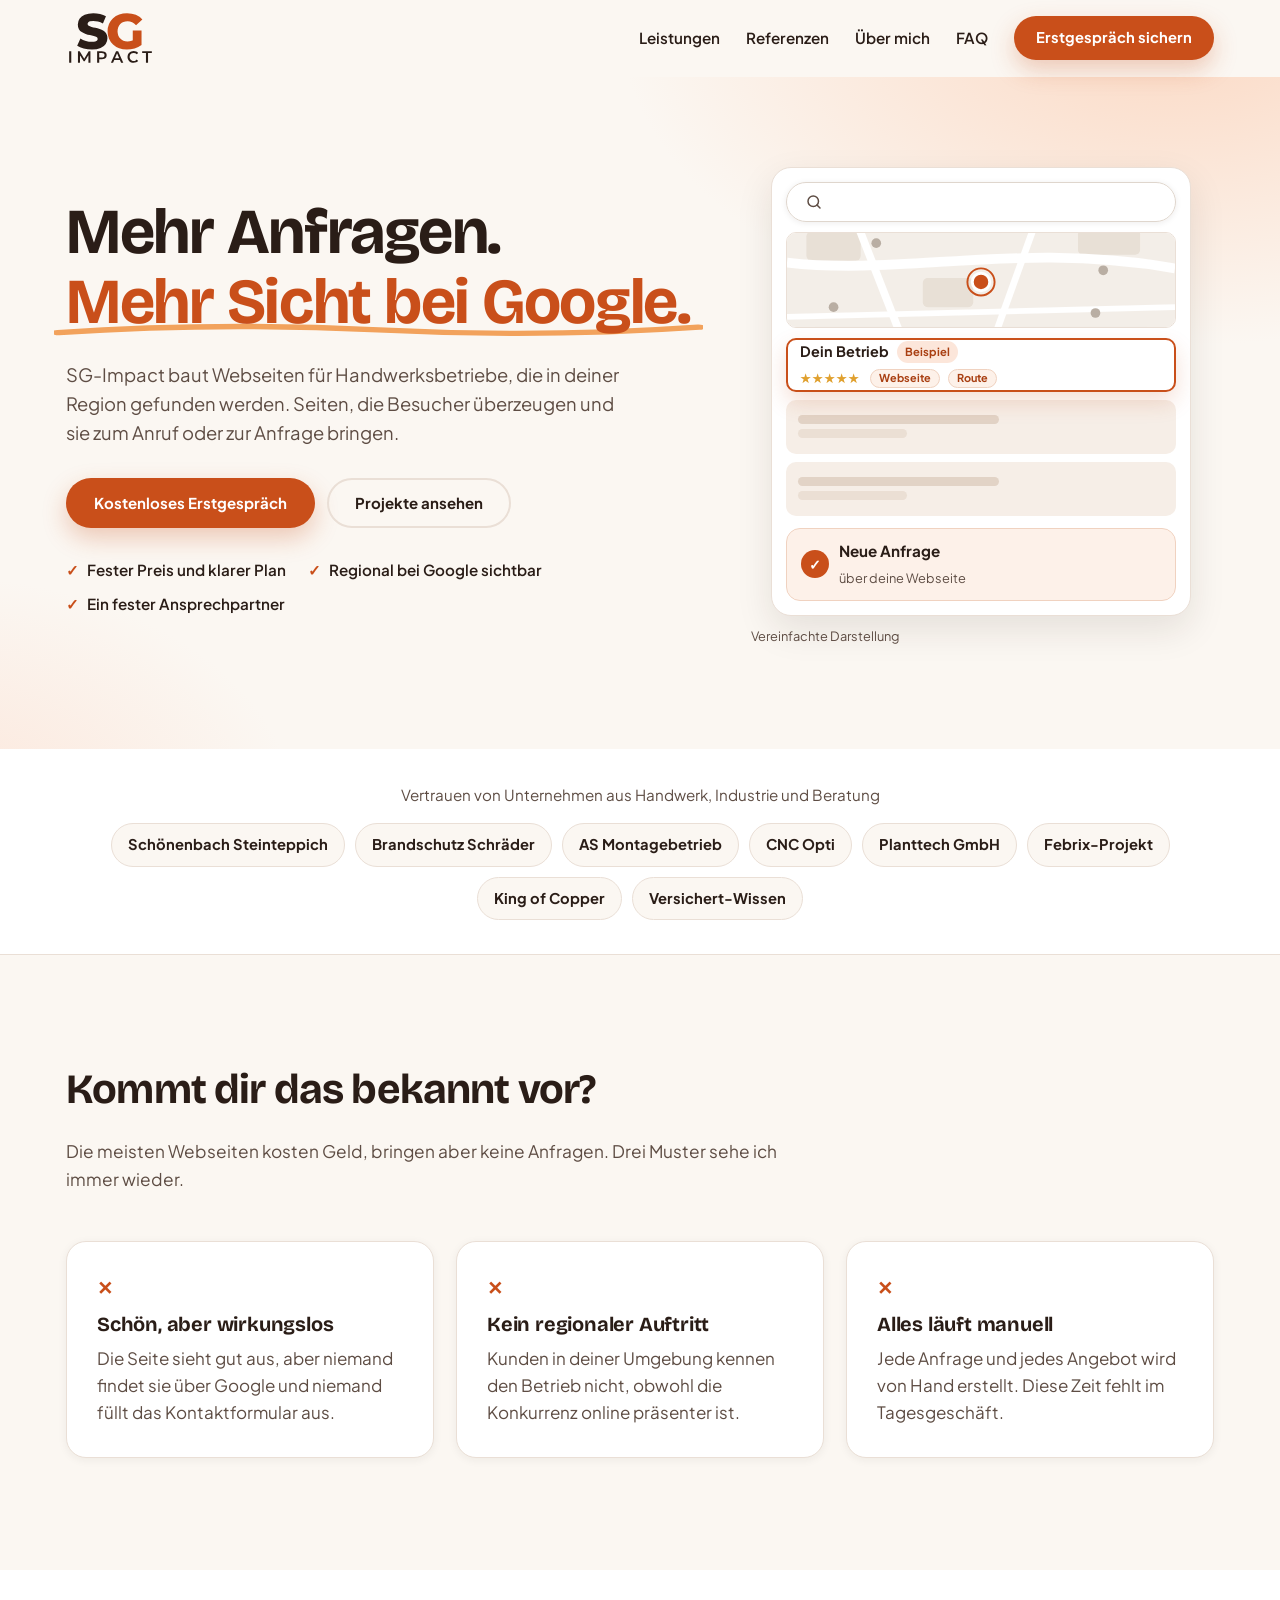
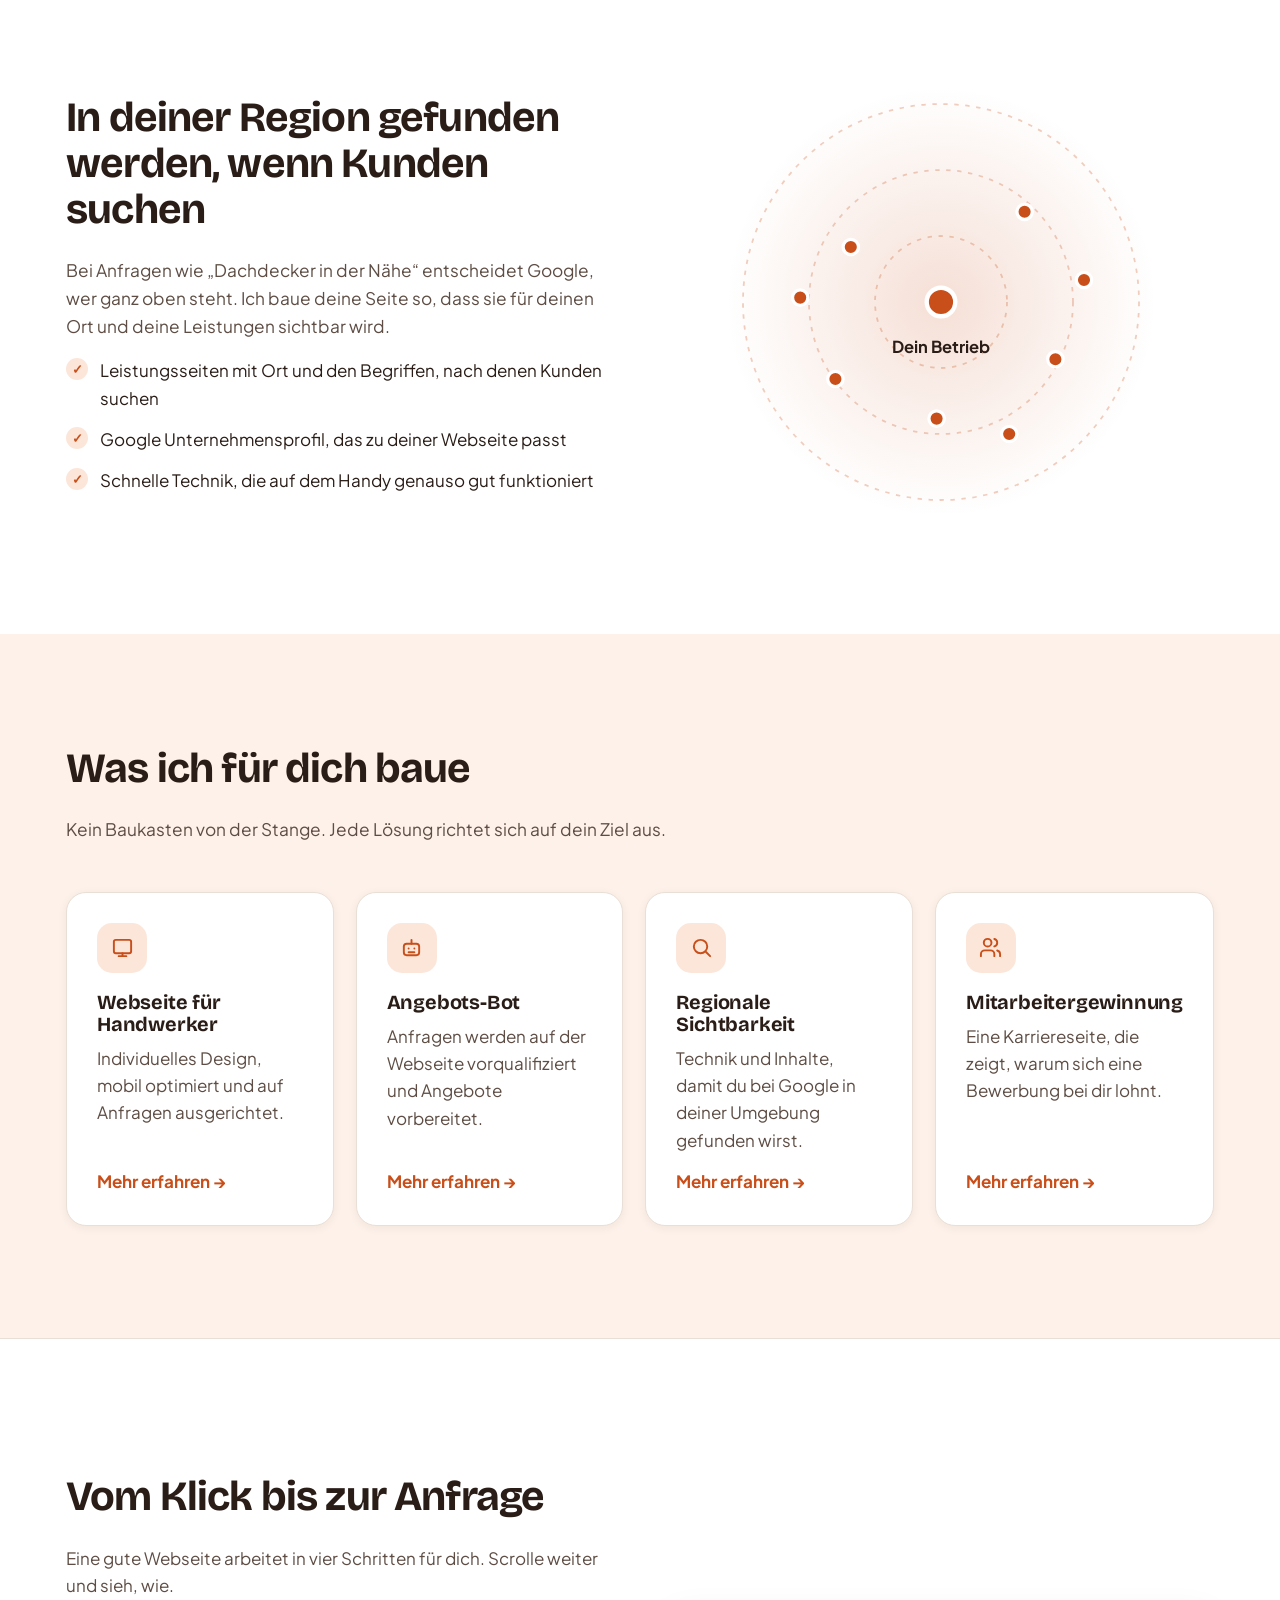
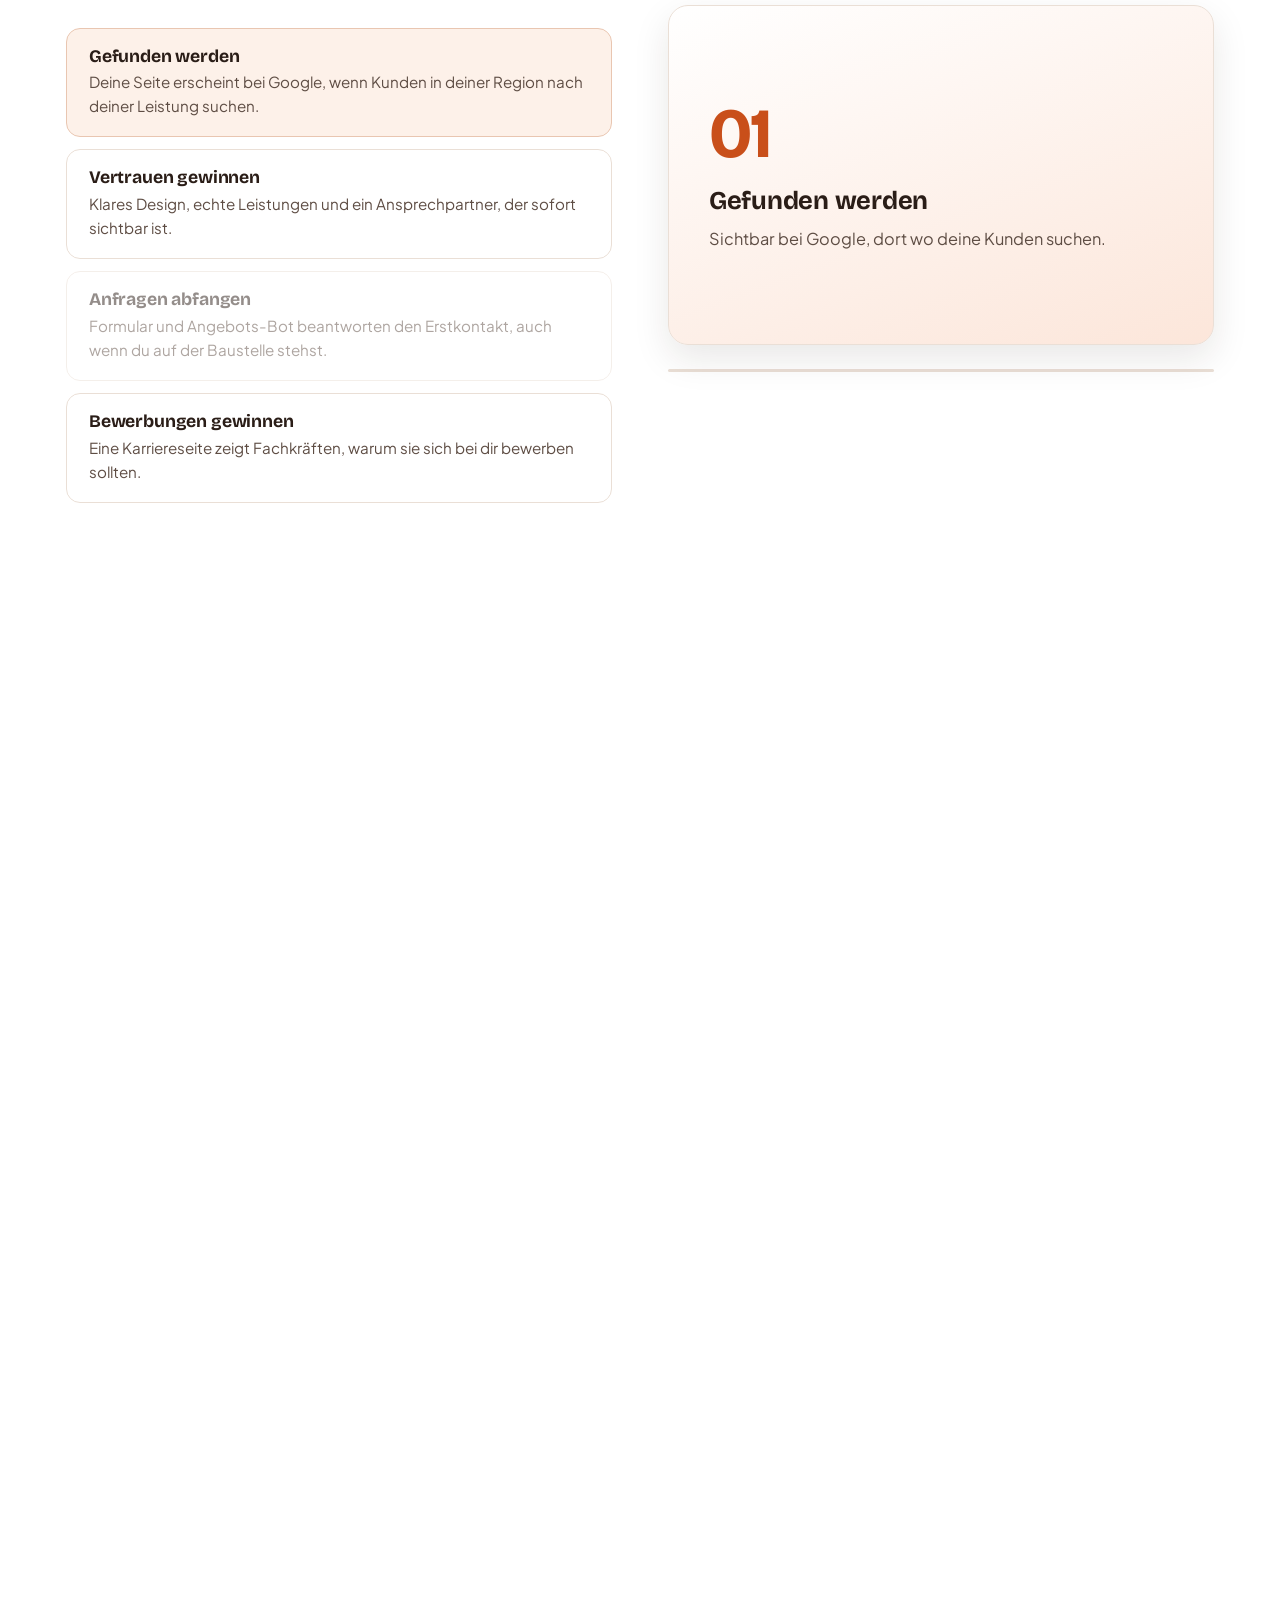
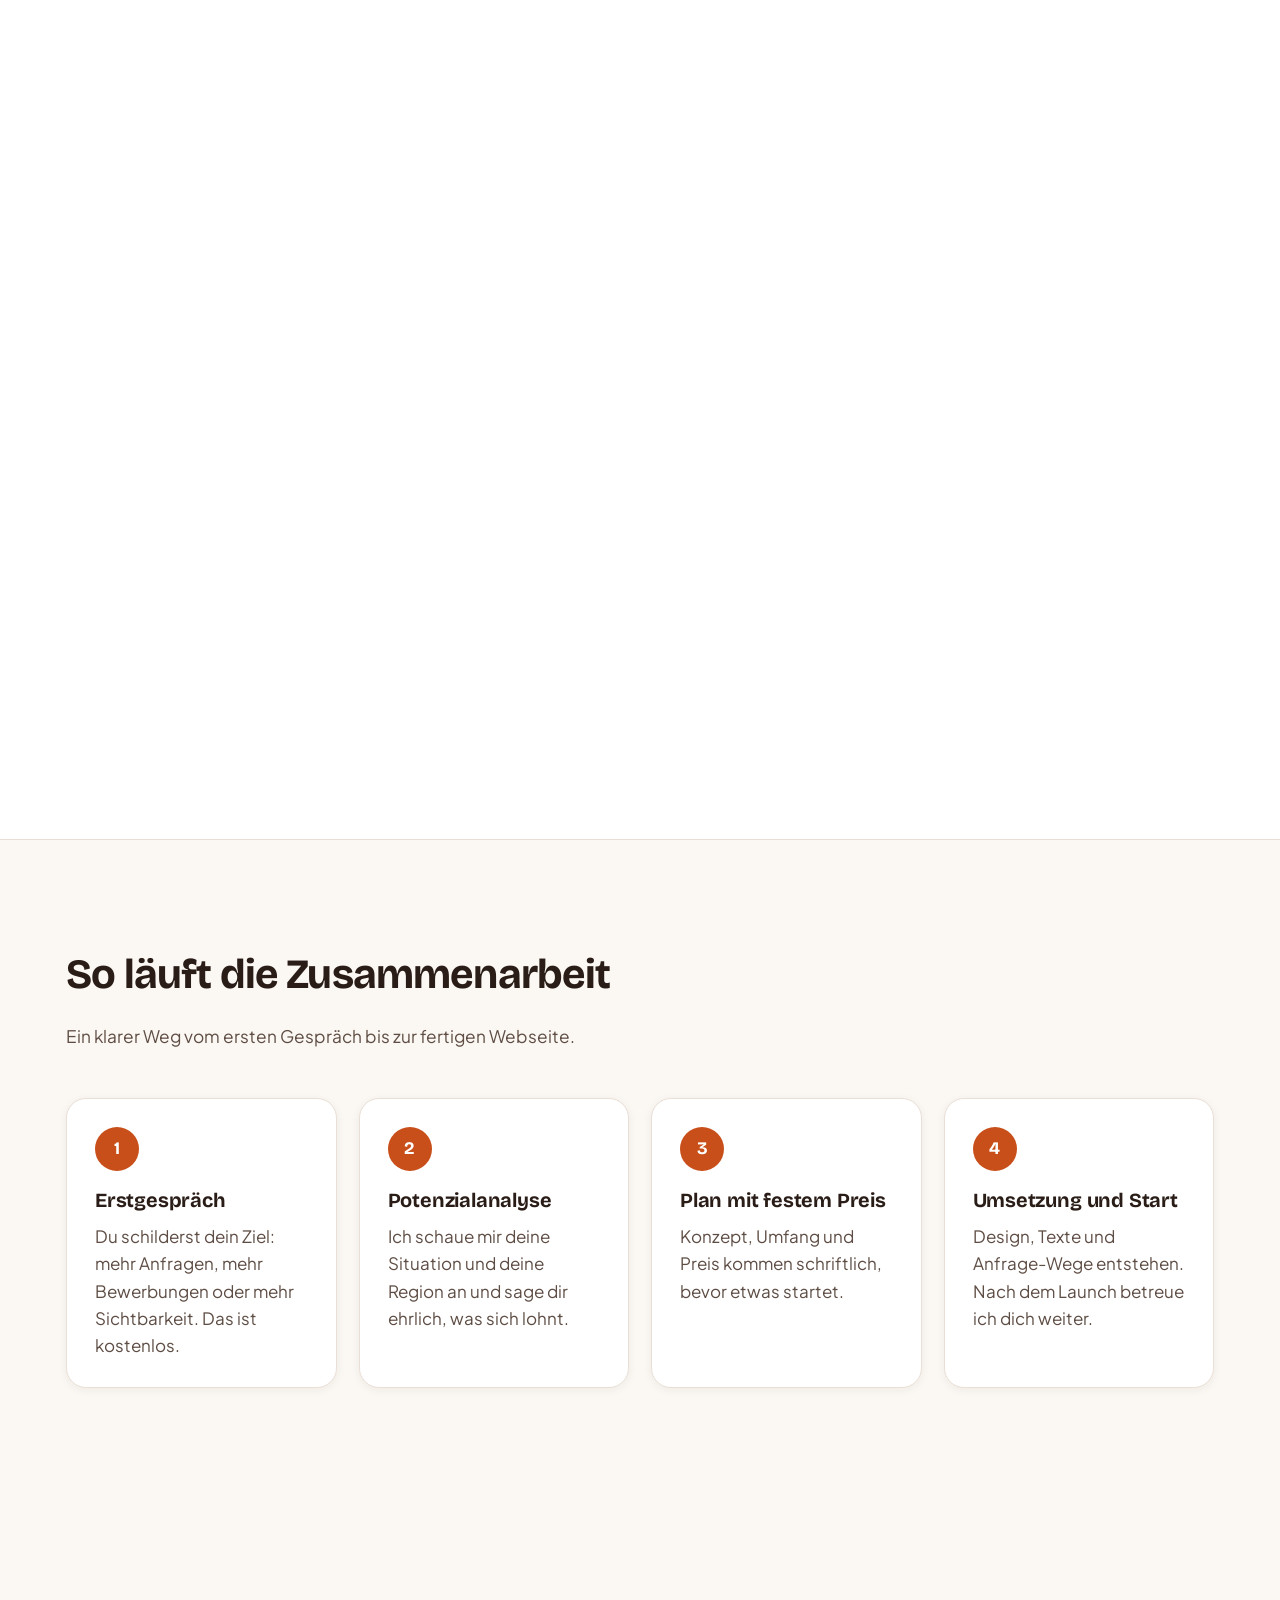
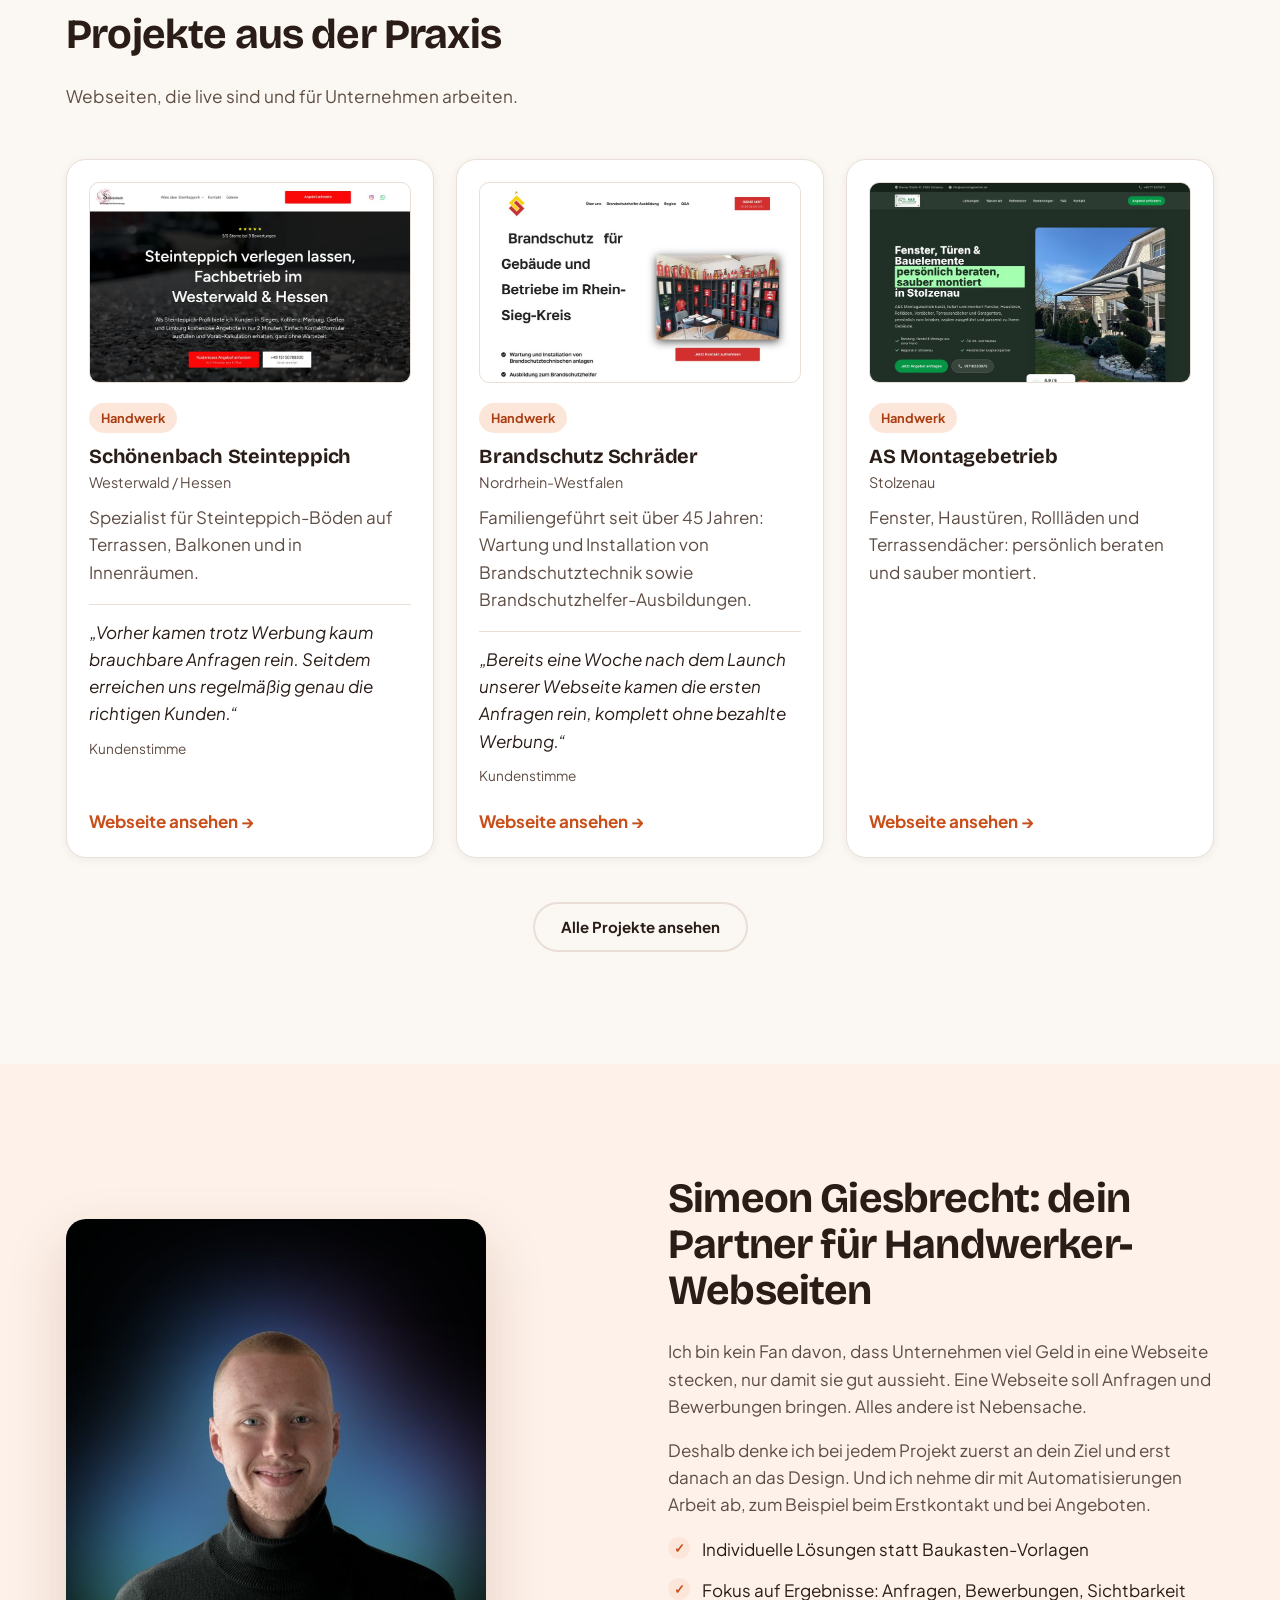
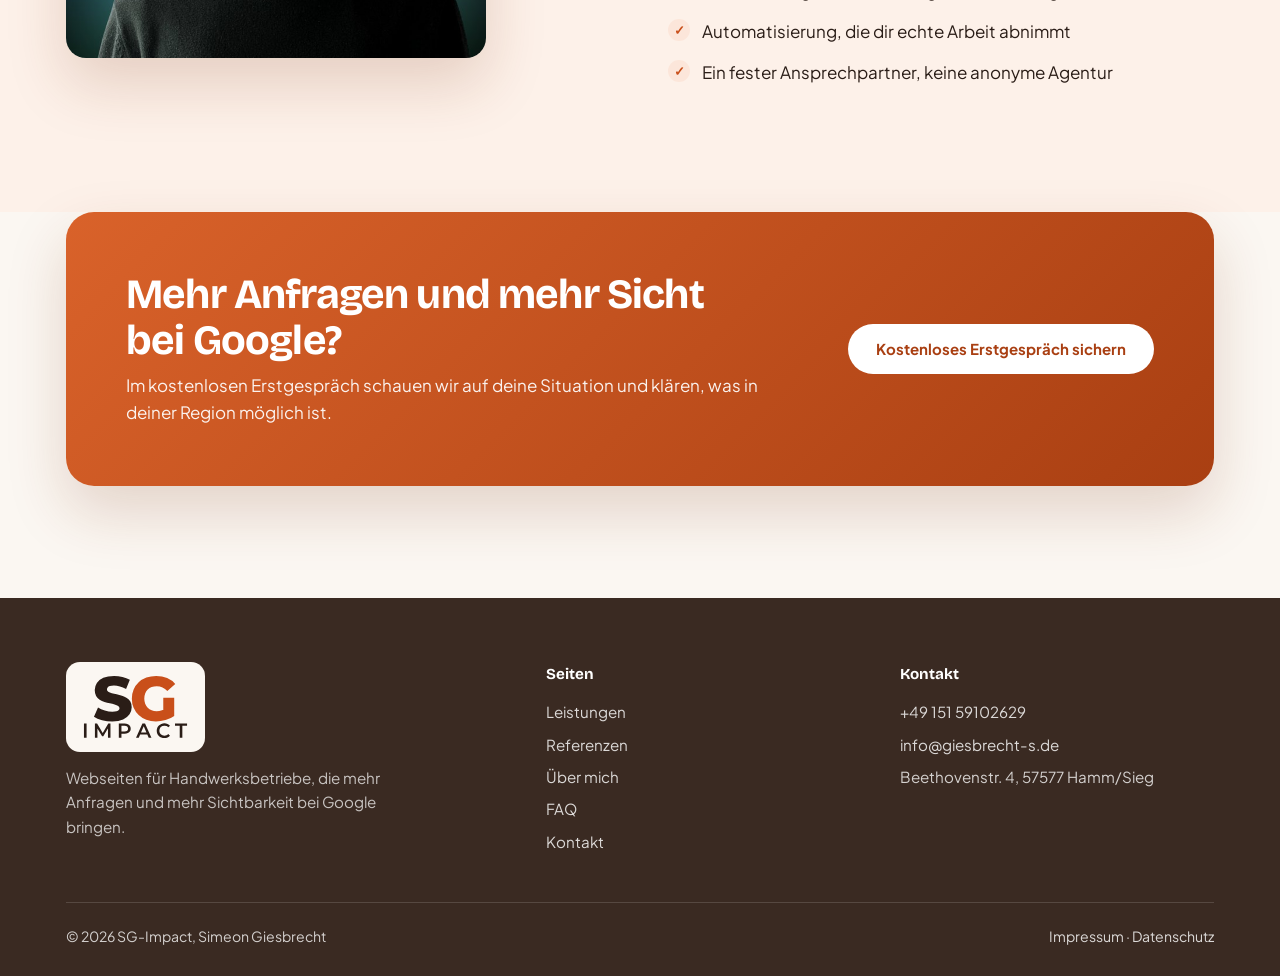
==== index.html @ 59b58687 "Neue SG-Impact-Webseite als Landingpage Startseite mit Hero-Animation, Vertrauensleiste, Radar-Grafi" ====
<!doctype html>
<html lang="de">
<head>
<meta charset="utf-8">
<meta name="viewport" content="width=device-width, initial-scale=1">
<title>Webseiten für Handwerker: mehr Anfragen | SG-Impact</title>
<meta name="description" content="Webseiten für Handwerksbetriebe, die mehr Anfragen und mehr Sichtbarkeit bei Google bringen. Kostenloses Erstgespräch.">
<link rel="canonical" href="https://www.sg-impact.de/">
<meta name="robots" content="index, follow">
<meta name="theme-color" content="#C94F1A">
<meta property="og:type" content="website">
<meta property="og:locale" content="de_DE">
<meta property="og:site_name" content="SG-Impact">
<meta property="og:title" content="Webseiten für Handwerker: mehr Anfragen | SG-Impact">
<meta property="og:description" content="Webseiten für Handwerksbetriebe, die mehr Anfragen und mehr Sichtbarkeit bei Google bringen. Kostenloses Erstgespräch.">
<meta property="og:url" content="https://www.sg-impact.de/">
<link rel="icon" href="data:image/svg+xml,%3Csvg xmlns='http://www.w3.org/2000/svg' viewBox='0 0 100 100'%3E%3Crect width='100' height='100' rx='22' fill='%23C94F1A'/%3E%3Ctext x='50' y='66' font-family='Arial, sans-serif' font-weight='900' font-size='46' fill='white' text-anchor='middle'%3ESG%3C/text%3E%3C/svg%3E">
<link rel="preconnect" href="https://fonts.googleapis.com">
<link rel="preconnect" href="https://fonts.gstatic.com" crossorigin>
<link href="https://fonts.googleapis.com/css2?family=Bricolage+Grotesque:opsz,wght@12..96,600..800&family=Plus+Jakarta+Sans:wght@400;500;600;700&display=swap" rel="stylesheet">
<link rel="stylesheet" href="assets/style.css">
<script type="application/ld+json">{"@context": "https://schema.org", "@type": "ProfessionalService", "@id": "https://www.sg-impact.de/#business", "name": "SG-Impact", "url": "https://www.sg-impact.de/", "telephone": "+49 151 59102629", "email": "info@giesbrecht-s.de", "founder": {"@type": "Person", "name": "Simeon Giesbrecht"}, "address": {"@type": "PostalAddress", "streetAddress": "Beethovenstr. 4", "postalCode": "57577", "addressLocality": "Hamm/Sieg", "addressCountry": "DE"}, "areaServed": {"@type": "Country", "name": "Deutschland"}, "description": "Webseiten für Handwerksbetriebe, die mehr Anfragen und mehr Sichtbarkeit bei Google bringen."}</script><script type="application/ld+json">{"@context": "https://schema.org", "@type": "WebSite", "name": "SG-Impact", "url": "https://www.sg-impact.de/", "inLanguage": "de"}</script>
</head>
<body>
<a class="skip" href="#main">Zum Inhalt springen</a>
<header class="site"><div class="container nav"><a href="index.html" class="logo"><img src="assets/logo.svg" alt="SG-Impact" width="89" height="56"></a><nav class="nav-links" aria-label="Hauptmenü"><a href="leistungen.html">Leistungen</a><a href="referenzen.html">Referenzen</a><a href="index.html#ueber-mich">Über mich</a><a href="faq.html">FAQ</a><a href="kontakt.html" class="btn btn-primary">Erstgespräch sichern</a></nav><button class="burger" aria-label="Menü öffnen" aria-expanded="false"><span></span></button></div></header>
<main id="main">
<section class="hero"><div class="container hero-grid"><div class="hero-copy"><h1>Mehr Anfragen. <span class="hl">Mehr Sicht bei Google.</span></h1><p class="lead">SG-Impact baut Webseiten für Handwerksbetriebe, die in deiner Region gefunden werden. Seiten, die Besucher überzeugen und sie zum Anruf oder zur Anfrage bringen.</p><div class="hero-actions"><a href="kontakt.html" class="btn btn-primary">Kostenloses Erstgespräch</a><a href="referenzen.html" class="btn btn-ghost">Projekte ansehen</a></div><ul class="trust"><li>Fester Preis und klarer Plan</li><li>Regional bei Google sichtbar</li><li>Ein fester Ansprechpartner</li></ul></div><div class="hero-visual"><div class="gs" role="img" aria-label="Animation: Eine Suche nach Dachdecker in der Nähe. Dein Betrieb rückt auf Platz 1 und bekommt eine neue Anfrage"><div class="gs-search"><svg class="gs-lupe" viewBox="0 0 24 24" aria-hidden="true"><circle cx="11" cy="11" r="7"/><path d="M20 20l-4-4"/></svg><span class="gs-q">Dachdecker in der Nähe</span></div><div class="gs-map" aria-hidden="true"><svg viewBox="0 0 400 128" preserveAspectRatio="xMidYMid slice"><rect width="400" height="128" fill="#F3EEE8"/><rect x="140" y="62" width="52" height="30" rx="5" fill="#E8E0D6"/><rect x="300" y="12" width="64" height="26" rx="5" fill="#E8E0D6"/><rect x="20" y="14" width="56" height="30" rx="5" fill="#E8E0D6"/><path d="M0 46 C120 60 240 24 400 52" stroke="#fff" stroke-width="10" fill="none"/><path d="M70 0 L120 128" stroke="#fff" stroke-width="8" fill="none"/><path d="M258 0 L212 128" stroke="#fff" stroke-width="7" fill="none"/><path d="M0 102 L400 92" stroke="#fff" stroke-width="6" fill="none"/><circle class="gs-pin" cx="48" cy="92" r="5"/><circle class="gs-pin" cx="318" cy="98" r="5"/><circle class="gs-pin" cx="326" cy="54" r="5"/><circle class="gs-pin" cx="92" cy="26" r="5"/><g class="gs-me"><circle class="gs-ring" cx="200" cy="66" r="14"/><circle cx="200" cy="66" r="9" fill="#C94F1A" stroke="#fff" stroke-width="3"/></g></svg></div><ol class="gs-list" aria-hidden="true"><li class="gs-item s"><i class="gs-bar w1"></i><i class="gs-bar w2"></i></li><li class="gs-item me"><div class="gs-name">Dein Betrieb <span class="gs-badge">Beispiel</span></div><div class="gs-row"><span class="gs-stars">★★★★★</span><span class="gs-btns"><span>Webseite</span><span>Route</span></span></div></li><li class="gs-item"><i class="gs-bar w1"></i><i class="gs-bar w2"></i></li></ol><div class="gs-note" aria-hidden="true"><span class="gs-ico">✓</span><div><b>Neue Anfrage</b><small>über deine Webseite</small></div></div></div><p class="gs-caption">Vereinfachte Darstellung</p></div></section><div class="trust-strip"><div class="container"><p>Vertrauen von Unternehmen aus Handwerk, Industrie und Beratung</p><div class="chips"><a class="chip" href="https://www.schoenenbach-steinteppich.de/" target="_blank" rel="noopener">Schönenbach Steinteppich</a><a class="chip" href="https://brandschutzschraeder.de/" target="_blank" rel="noopener">Brandschutz Schräder</a><a class="chip" href="https://www.asmontagebetrieb.de/" target="_blank" rel="noopener">AS Montagebetrieb</a><a class="chip" href="https://www.cncopti.de/" target="_blank" rel="noopener">CNC Opti</a><a class="chip" href="https://planttech.ch/" target="_blank" rel="noopener">Planttech GmbH</a><a class="chip" href="https://febrix-projekt.de/" target="_blank" rel="noopener">Febrix-Projekt</a><a class="chip" href="https://kingofcopper.de/" target="_blank" rel="noopener">King of Copper</a><a class="chip" href="https://versichert-wissen.de/" target="_blank" rel="noopener">Versichert-Wissen</a></div></div></div><section class=""><div class="container"><div class="section-head reveal"><h2>Kommt dir das bekannt vor?</h2><p>Die meisten Webseiten kosten Geld, bringen aber keine Anfragen. Drei Muster sehe ich immer wieder.</p></div><div class="grid-3"><div class="card reveal" style="--d:0.00s"><div class="cross" aria-hidden="true">✕</div><h3>Schön, aber wirkungslos</h3><p>Die Seite sieht gut aus, aber niemand findet sie über Google und niemand füllt das Kontaktformular aus.</p></div><div class="card reveal" style="--d:0.08s"><div class="cross" aria-hidden="true">✕</div><h3>Kein regionaler Auftritt</h3><p>Kunden in deiner Umgebung kennen den Betrieb nicht, obwohl die Konkurrenz online präsenter ist.</p></div><div class="card reveal" style="--d:0.16s"><div class="cross" aria-hidden="true">✕</div><h3>Alles läuft manuell</h3><p>Jede Anfrage und jedes Angebot wird von Hand erstellt. Diese Zeit fehlt im Tagesgeschäft.</p></div></div></div></section><section class="radar-sec"><div class="container"><div class="two"><div class="reveal"><h2>In deiner Region gefunden werden, wenn Kunden suchen</h2><p class="lead-s">Bei Anfragen wie „Dachdecker in der Nähe“ entscheidet Google, wer ganz oben steht. Ich baue deine Seite so, dass sie für deinen Ort und deine Leistungen sichtbar wird.</p><ul class="checks"><li>Leistungsseiten mit Ort und den Begriffen, nach denen Kunden suchen</li><li>Google Unternehmensprofil, das zu deiner Webseite passt</li><li>Schnelle Technik, die auf dem Handy genauso gut funktioniert</li></ul></div><div class="radar-wrap reveal" style="--d:.15s"><svg class="radar" viewBox="0 0 400 400" role="img" aria-label="Grafik: Ein Betrieb ist im Umkreis seiner Region bei Google gut zu finden"><defs><radialGradient id="rg" cx="50%" cy="50%" r="50%"><stop offset="0" stop-color="#C94F1A" stop-opacity=".18"/><stop offset="1" stop-color="#C94F1A" stop-opacity="0"/></radialGradient></defs><circle cx="200" cy="200" r="195" fill="url(#rg)"/><circle class="ring" cx="200" cy="200" r="60"/><circle class="ring" cx="200" cy="200" r="120"/><circle class="ring" cx="200" cy="200" r="180"/><circle class="ping" cx="200" cy="200" r="12"/><circle class="ping ping-2" cx="200" cy="200" r="12"/><circle class="pin" cx="118" cy="150" r="7" style="--d:0.3s"/><circle class="pin" cx="276" cy="118" r="7" style="--d:0.5s"/><circle class="pin" cx="304" cy="252" r="7" style="--d:0.7s"/><circle class="pin" cx="196" cy="306" r="7" style="--d:0.9s"/><circle class="pin" cx="104" cy="270" r="7" style="--d:1.1s"/><circle class="pin" cx="262" cy="320" r="7" style="--d:1.3s"/><circle class="pin" cx="330" cy="180" r="7" style="--d:0.6s"/><circle class="pin" cx="72" cy="196" r="7" style="--d:0.8s"/><circle cx="200" cy="200" r="13" fill="#C94F1A" stroke="#fff" stroke-width="4"/><text x="200" y="246" text-anchor="middle" class="lbl">Dein Betrieb</text></svg></div></div></div></section><section class="tint"><div class="container"><div class="section-head reveal"><h2>Was ich für dich baue</h2><p>Kein Baukasten von der Stange. Jede Lösung richtet sich auf dein Ziel aus.</p></div><div class="grid-4"><a class="card reveal" href="webseite-handwerker.html" style="--d:0.00s"><div class="icon" aria-hidden="true"><svg viewBox="0 0 24 24" fill="none" stroke="currentColor" stroke-width="2" stroke-linecap="round" stroke-linejoin="round"><rect x="3" y="4" width="18" height="14" rx="2"/><path d="M8 21h8M12 18v3"/></svg></div><h3>Webseite für Handwerker</h3><p>Individuelles Design, mobil optimiert und auf Anfragen ausgerichtet.</p><span class="more">Mehr erfahren →</span></a><a class="card reveal" href="automatisierung-angebots-bot.html" style="--d:0.08s"><div class="icon" aria-hidden="true"><svg viewBox="0 0 24 24" fill="none" stroke="currentColor" stroke-width="2" stroke-linecap="round" stroke-linejoin="round"><rect x="4" y="8" width="16" height="12" rx="3"/><path d="M12 4v4M9 13h.01M15 13h.01M9 17h6"/></svg></div><h3>Angebots-Bot</h3><p>Anfragen werden auf der Webseite vorqualifiziert und Angebote vorbereitet.</p><span class="more">Mehr erfahren →</span></a><a class="card reveal" href="regionale-sichtbarkeit-seo.html" style="--d:0.16s"><div class="icon" aria-hidden="true"><svg viewBox="0 0 24 24" fill="none" stroke="currentColor" stroke-width="2" stroke-linecap="round" stroke-linejoin="round"><circle cx="11" cy="11" r="7"/><path d="M21 21l-4.3-4.3"/></svg></div><h3>Regionale Sichtbarkeit</h3><p>Technik und Inhalte, damit du bei Google in deiner Umgebung gefunden wirst.</p><span class="more">Mehr erfahren →</span></a><a class="card reveal" href="karriereseite-mitarbeitergewinnung.html" style="--d:0.24s"><div class="icon" aria-hidden="true"><svg viewBox="0 0 24 24" fill="none" stroke="currentColor" stroke-width="2" stroke-linecap="round" stroke-linejoin="round"><path d="M16 21v-2a4 4 0 0 0-4-4H6a4 4 0 0 0-4 4v2"/><circle cx="9" cy="7" r="4"/><path d="M22 21v-2a4 4 0 0 0-3-3.87M16 3.13a4 4 0 0 1 0 7.75"/></svg></div><h3>Mitarbeitergewinnung</h3><p>Eine Karriereseite, die zeigt, warum sich eine Bewerbung bei dir lohnt.</p><span class="more">Mehr erfahren →</span></a></div></div></section><section class="showcase" aria-label="Vom Klick bis zur Anfrage"><div class="showcase-wrap"><div class="showcase-sticky"><div class="container sc-grid"><div><h2>Vom Klick bis zur Anfrage</h2><p>Eine gute Webseite arbeitet in vier Schritten für dich. Scrolle weiter und sieh, wie.</p><div class="sc-steps"><div class="sc-step active"><h3>Gefunden werden</h3><p>Deine Seite erscheint bei Google, wenn Kunden in deiner Region nach deiner Leistung suchen.</p></div><div class="sc-step"><h3>Vertrauen gewinnen</h3><p>Klares Design, echte Leistungen und ein Ansprechpartner, der sofort sichtbar ist.</p></div><div class="sc-step"><h3>Anfragen abfangen</h3><p>Formular und Angebots-Bot beantworten den Erstkontakt, auch wenn du auf der Baustelle stehst.</p></div><div class="sc-step"><h3>Bewerbungen gewinnen</h3><p>Eine Karriereseite zeigt Fachkräften, warum sie sich bei dir bewerben sollten.</p></div></div></div><div><div class="sc-panel"><div class="slide active"><div class="big">01</div><h3>Gefunden werden</h3><p>Sichtbar bei Google, dort wo deine Kunden suchen.</p></div><div class="slide"><div class="big">02</div><h3>Vertrauen gewinnen</h3><p>Ein Auftritt, der Sorgfalt zeigt, auf dem Handy wie am PC.</p></div><div class="slide"><div class="big">03</div><h3>Anfragen abfangen</h3><p>Der Erstkontakt läuft strukturiert, auch außerhalb der Bürozeiten.</p></div><div class="slide"><div class="big">04</div><h3>Bewerbungen gewinnen</h3><p>Passende Bewerber finden die Stellen und melden sich.</p></div></div><div class="sc-progress"><span></span></div></div></div></div></div></section><section class=""><div class="container"><div class="section-head reveal"><h2>So läuft die Zusammenarbeit</h2><p>Ein klarer Weg vom ersten Gespräch bis zur fertigen Webseite.</p></div><div class="steps"><div class="step reveal" style="--d:0.00s"><div class="num">1</div><h3>Erstgespräch</h3><p>Du schilderst dein Ziel: mehr Anfragen, mehr Bewerbungen oder mehr Sichtbarkeit. Das ist kostenlos.</p></div><div class="step reveal" style="--d:0.08s"><div class="num">2</div><h3>Potenzialanalyse</h3><p>Ich schaue mir deine Situation und deine Region an und sage dir ehrlich, was sich lohnt.</p></div><div class="step reveal" style="--d:0.16s"><div class="num">3</div><h3>Plan mit festem Preis</h3><p>Konzept, Umfang und Preis kommen schriftlich, bevor etwas startet.</p></div><div class="step reveal" style="--d:0.24s"><div class="num">4</div><h3>Umsetzung und Start</h3><p>Design, Texte und Anfrage-Wege entstehen. Nach dem Launch betreue ich dich weiter.</p></div></div></div></section><section class=""><div class="container"><div class="section-head reveal"><h2>Projekte aus der Praxis</h2><p>Webseiten, die live sind und für Unternehmen arbeiten.</p></div><div class="grid-3"><article class="card ref reveal" style="--d:0.00s"><div class="ref-img"><img src="assets/img/ref/schoenenbach.jpg" alt="Startseite von Schönenbach Steinteppich" loading="lazy" width="960" height="600"></div><span class="tag">Handwerk</span><h3>Schönenbach Steinteppich</h3><p class="region">Westerwald / Hessen</p><p class="desc">Spezialist für Steinteppich-Böden auf Terrassen, Balkonen und in Innenräumen.</p><div class="quote"><p>„Vorher kamen trotz Werbung kaum brauchbare Anfragen rein. Seitdem erreichen uns regelmäßig genau die richtigen Kunden.“</p><small>Kundenstimme</small></div><a class="more" href="https://www.schoenenbach-steinteppich.de/" target="_blank" rel="noopener">Webseite ansehen →</a></article><article class="card ref reveal" style="--d:0.06s"><div class="ref-img"><img src="assets/img/ref/brandschutz.jpg" alt="Startseite von Brandschutz Schräder" loading="lazy" width="960" height="600"></div><span class="tag">Handwerk</span><h3>Brandschutz Schräder</h3><p class="region">Nordrhein-Westfalen</p><p class="desc">Familiengeführt seit über 45 Jahren: Wartung und Installation von Brandschutztechnik sowie Brandschutzhelfer-Ausbildungen.</p><div class="quote"><p>„Bereits eine Woche nach dem Launch unserer Webseite kamen die ersten Anfragen rein, komplett ohne bezahlte Werbung.“</p><small>Kundenstimme</small></div><a class="more" href="https://brandschutzschraeder.de/" target="_blank" rel="noopener">Webseite ansehen →</a></article><article class="card ref reveal" style="--d:0.12s"><div class="ref-img"><img src="assets/img/ref/asmontagebetrieb.jpg" alt="Startseite von AS Montagebetrieb" loading="lazy" width="960" height="600"></div><span class="tag">Handwerk</span><h3>AS Montagebetrieb</h3><p class="region">Stolzenau</p><p class="desc">Fenster, Haustüren, Rollläden und Terrassendächer: persönlich beraten und sauber montiert.</p><a class="more" href="https://www.asmontagebetrieb.de/" target="_blank" rel="noopener">Webseite ansehen →</a></article></div><p class="more-link reveal"><a class="btn btn-ghost" href="referenzen.html">Alle Projekte ansehen</a></p></div></section><section class="tint" id="ueber-mich"><div class="container"><div class="two"><div class="reveal"><img class="about-photo" src="assets/img/simeon.jpg" alt="Porträt von Simeon Giesbrecht" width="720" height="752" loading="lazy"></div><div class="reveal" style="--d:.1s"><h2>Simeon Giesbrecht: dein Partner für Handwerker-Webseiten</h2><p>Ich bin kein Fan davon, dass Unternehmen viel Geld in eine Webseite stecken, nur damit sie gut aussieht. Eine Webseite soll Anfragen und Bewerbungen bringen. Alles andere ist Nebensache.</p><p>Deshalb denke ich bei jedem Projekt zuerst an dein Ziel und erst danach an das Design. Und ich nehme dir mit Automatisierungen Arbeit ab, zum Beispiel beim Erstkontakt und bei Angeboten.</p><ul class="checks"><li>Individuelle Lösungen statt Baukasten-Vorlagen</li><li>Fokus auf Ergebnisse: Anfragen, Bewerbungen, Sichtbarkeit</li><li>Automatisierung, die dir echte Arbeit abnimmt</li><li>Ein fester Ansprechpartner, keine anonyme Agentur</li></ul></div></div></div></section><section class="cta-wrap"><div class="container"><div class="cta reveal"><div><h2>Mehr Anfragen und mehr Sicht bei Google?</h2><p>Im kostenlosen Erstgespräch schauen wir auf deine Situation und klären, was in deiner Region möglich ist.</p></div><a href="kontakt.html" class="btn btn-white">Kostenloses Erstgespräch sichern</a></div></div></section>
</main>
<footer class="site"><div class="container"><div class="footer-grid"><div><div class="footer-logo"><img src="assets/logo.svg" alt="SG-Impact" width="111" height="70"></div><p>Webseiten für Handwerksbetriebe, die mehr Anfragen und mehr Sichtbarkeit bei Google bringen.</p></div><div><h4>Seiten</h4><ul><li><a href="leistungen.html">Leistungen</a></li><li><a href="referenzen.html">Referenzen</a></li><li><a href="index.html#ueber-mich">Über mich</a></li><li><a href="faq.html">FAQ</a></li><li><a href="kontakt.html">Kontakt</a></li></ul></div><div><h4>Kontakt</h4><ul><li><a href="tel:+4915159102629">+49 151 59102629</a></li><li><a href="mailto:info@giesbrecht-s.de">info@giesbrecht-s.de</a></li><li>Beethovenstr. 4, 57577 Hamm/Sieg</li></ul></div></div><div class="footer-bottom"><span>© 2026 SG-Impact, Simeon Giesbrecht</span><span><a href="impressum.html">Impressum</a> · <a href="datenschutz.html">Datenschutz</a></span></div></div></footer>
<script src="assets/main.js" defer></script>
</body>
</html>
---- assets/style.css ----
/* SG-Impact: warmes Handwerks-Design in Orange und Terrakotta */
:root{
  --bg:#FBF7F2;          /* warmes Weiß als Grundfläche */
  --surface:#FFFFFF;
  --ink:#2A1D17;         /* warmes Dunkelbraun für Text */
  --ink-2:#5E4D44;
  --line:#EADFD6;
  --accent:#C94F1A;      /* Orange: Buttons, Akzente */
  --accent-hover:#A93F12;
  --accent-soft:#FCE6DA;
  --accent-tint:#FDF1E9;
  --shadow-sm:0 2px 10px rgba(42,29,23,.06);
  --shadow-md:0 14px 36px rgba(42,29,23,.10);
  --shadow-lg:0 26px 60px rgba(120,50,15,.18);
  --r-lg:20px;--r-md:14px;--r-sm:10px;
  --maxw:1180px;
  --font:"Plus Jakarta Sans",-apple-system,BlinkMacSystemFont,"Segoe UI",Roboto,Arial,sans-serif;
  --display:"Bricolage Grotesque","Plus Jakarta Sans",-apple-system,"Segoe UI",Arial,sans-serif;
}
*{box-sizing:border-box}
html{scroll-behavior:smooth;scroll-padding-top:90px;-webkit-text-size-adjust:100%}
body{margin:0;font-family:var(--font);color:var(--ink-2);background:var(--bg);font-size:17px;line-height:1.6;overflow-x:hidden}
img{max-width:100%;height:auto;display:block}
a{color:var(--accent)}
h1,h2,h3{font-family:var(--display);color:var(--ink);line-height:1.1;letter-spacing:-.02em;margin:0 0 .6em;font-weight:700}
h1{font-size:clamp(2.3rem,5.4vw,4rem)}
h2{font-size:clamp(1.8rem,3.4vw,2.6rem)}
h3{font-size:1.25rem;letter-spacing:-.01em}
p{margin:0 0 1em}
strong{color:var(--ink)}
.skip{position:absolute;left:-999px;top:auto}
.skip:focus{left:16px;top:16px;z-index:100;background:#fff;padding:10px 14px;border-radius:8px}
.container{width:100%;max-width:var(--maxw);margin:0 auto;padding:0 16px}
section{padding:clamp(64px,9vw,112px) 0}
.tint{background:var(--accent-tint)}
.section-head{max-width:720px;margin:0 0 48px}
.section-head p{font-size:1.08rem;color:var(--ink-2);margin:0}
.lead{font-size:1.15rem;color:var(--ink-2);max-width:640px}
.lead-s{font-size:1.08rem;color:var(--ink-2)}

/* Buttons */
.btn{display:inline-flex;align-items:center;justify-content:center;gap:8px;padding:14px 26px;border-radius:999px;font:700 15px/1.2 var(--font);text-decoration:none;border:2px solid transparent;cursor:pointer;transition:transform .2s,box-shadow .2s,background .2s,color .2s;text-align:center}
.btn-primary{background:var(--accent);color:#fff;box-shadow:0 10px 24px rgba(201,79,26,.28)}
.btn-primary:hover{background:var(--accent-hover);transform:translateY(-2px)}
.btn-ghost{background:transparent;color:var(--ink);border-color:var(--line)}
.btn-ghost:hover{border-color:var(--accent);color:var(--accent)}
.btn-white{background:#fff;color:var(--accent-hover)}
.btn-white:hover{transform:translateY(-2px)}
.btn-block{width:100%}
.more-link{text-align:center;margin:44px 0 0}

/* Header */
header.site{position:sticky;top:0;z-index:50;background:rgba(251,247,242,.92);backdrop-filter:saturate(1.3) blur(10px);-webkit-backdrop-filter:saturate(1.3) blur(10px);transition:box-shadow .3s,border-color .3s;border-bottom:1px solid transparent}
header.site.scrolled{box-shadow:0 6px 24px rgba(42,29,23,.08);border-bottom-color:var(--line)}
.nav{display:flex;align-items:center;justify-content:space-between;height:76px;gap:16px}
.logo{display:flex;align-items:center;gap:10px;font-family:var(--display);font-weight:700;color:var(--ink);text-decoration:none;font-size:1.12rem}
.logo img{height:56px;width:auto;display:block}
.footer-logo img{height:70px;width:auto;background:#FBF7F2;border-radius:14px;padding:10px 14px;box-sizing:content-box}
.mark{width:38px;height:38px;border-radius:12px;background:var(--accent);color:#fff;display:inline-grid;place-items:center;font-weight:800;font-size:.85rem;flex:none}
.nav-links{display:flex;align-items:center;gap:26px}
.nav-links a:not(.btn){color:var(--ink);text-decoration:none;font-weight:600;font-size:.95rem}
.nav-links a:not(.btn):hover,.nav-links a[aria-current="page"]{color:var(--accent)}
.nav-links .btn{padding:11px 20px;font-size:.92rem}
.burger{display:none;background:none;border:0;width:44px;height:44px;cursor:pointer;position:relative;padding:0}
.burger span,.burger span::before,.burger span::after{display:block;position:absolute;left:10px;right:10px;height:2px;background:var(--ink);border-radius:2px;transition:transform .3s,background .3s}
.burger span{top:21px}
.burger span::before,.burger span::after{content:"";left:0;right:0}
.burger span::before{top:-7px}
.burger span::after{top:7px}
.burger.open span{background:transparent}
.burger.open span::before{transform:translateY(7px) rotate(45deg)}
.burger.open span::after{transform:translateY(-7px) rotate(-45deg)}

/* Startseite Hero */
.hero{position:relative;overflow:hidden;padding:clamp(48px,7vw,96px) 0 clamp(64px,8vw,110px);background:radial-gradient(900px 520px at 92% -8%,#FBD9C4 0,transparent 62%),radial-gradient(600px 400px at -5% 110%,#FCE6DA 0,transparent 60%),var(--bg)}
.hero-grid{position:relative;display:grid;grid-template-columns:1.05fr .95fr;gap:56px;align-items:center}
.hero h1{margin-bottom:22px}
.hl{position:relative;isolation:isolate;color:var(--accent);white-space:nowrap}
.hl::after{content:"";position:absolute;left:-2%;right:-2%;bottom:.04em;height:.28em;background:url("data:image/svg+xml,%3Csvg xmlns='http://www.w3.org/2000/svg' viewBox='0 0 300 20' preserveAspectRatio='none'%3E%3Cpath d='M2 14 Q 75 2 150 11 T 298 8' fill='none' stroke='%23F2A25C' stroke-width='6' stroke-linecap='round'/%3E%3C/svg%3E") no-repeat center/100% 100%;z-index:-1}
.hero .lead{max-width:560px}
.hero-actions{display:flex;flex-wrap:wrap;gap:12px;margin:30px 0 0}
.trust{display:flex;flex-wrap:wrap;gap:10px 22px;list-style:none;padding:0;margin:30px 0 0;font-weight:600;color:var(--ink);font-size:.95rem}
.trust li::before{content:"✓";color:var(--accent);font-weight:800;margin-right:8px}
.hero-visual{position:relative;padding:0 0 28px 0}
.browser{margin:0;background:#fff;border:1px solid var(--line);border-radius:var(--r-lg);box-shadow:var(--shadow-lg);overflow:hidden}
.browser img{width:100%;height:auto;aspect-ratio:16/10;object-fit:cover;object-position:top}
.browser-bar{display:flex;align-items:center;gap:6px;padding:11px 14px;background:#F6EEE7;border-bottom:1px solid var(--line)}
.browser-bar i{width:10px;height:10px;border-radius:50%;background:#E2CFC2}
.browser-bar span{margin-left:10px;font-size:.8rem;color:var(--ink-2);font-weight:600}
.float-card{position:absolute;left:-18px;bottom:0;display:flex;align-items:center;gap:12px;background:#fff;border:1px solid var(--line);border-radius:var(--r-md);padding:14px 18px;box-shadow:var(--shadow-md);animation:bob 5s ease-in-out infinite}
.float-card b{display:block;color:var(--ink);font-size:.98rem}
.float-card small{color:var(--ink-2);font-size:.82rem}
.float-card .dot{width:12px;height:12px;border-radius:50%;background:var(--accent);box-shadow:0 0 0 6px var(--accent-soft);flex:none}
@keyframes bob{0%,100%{transform:translateY(0)}50%{transform:translateY(-8px)}}
figcaption{font-size:.85rem;color:var(--ink-2)}

/* Hero-Animation: Google-artige Suche, Betrieb steigt auf Platz 1, neue Anfrage */
.hero-visual{padding:0}
.gs{position:relative;max-width:420px;margin-left:auto;background:#fff;border:1px solid var(--line);border-radius:var(--r-lg);box-shadow:var(--shadow-md);padding:14px;overflow:hidden}
.gs-search{display:flex;align-items:center;gap:10px;height:40px;border:1px solid #DFD6CD;border-radius:999px;padding:0 18px;box-shadow:0 1px 6px rgba(42,29,23,.08)}
.gs-lupe{width:18px;height:18px;fill:none;stroke:var(--ink-2);stroke-width:2;stroke-linecap:round;flex:none}
.gs-q{display:block;overflow:hidden;white-space:nowrap;width:21ch;color:var(--ink);font-size:.98rem}
.gs-map{margin-top:10px;border-radius:var(--r-sm);overflow:hidden;border:1px solid var(--line);height:96px}
.gs-map svg{width:100%;height:100%;display:block}
.gs-pin{fill:#B9AEA3}
.gs-ring{fill:none;stroke:var(--accent);stroke-width:2;transform-box:fill-box;transform-origin:center}
.gs-list{list-style:none;margin:10px 0 0;padding:0;display:flex;flex-direction:column;gap:8px}
.gs-item{position:relative;height:54px;display:flex;flex-direction:column;justify-content:center;gap:5px;padding:0 12px;border-radius:10px;background:#F6EEE7;transform:translateY(0)}
.gs-item.s{transform:translateY(62px)}
.gs-item.me{background:#fff;border:2px solid var(--accent);box-shadow:0 10px 22px rgba(201,79,26,.18);transform:translateY(-62px)}
.gs-bar{display:block;height:9px;border-radius:5px;background:#E2D3C6}
.gs-bar.w1{width:55%}
.gs-bar.w2{width:30%;background:#EBDFD4}
.gs-name{display:flex;align-items:center;gap:8px;font-weight:700;color:var(--ink);font-size:.9rem}
.gs-badge{font-size:.7rem;font-weight:700;color:var(--accent-hover);background:var(--accent-soft);padding:2px 8px;border-radius:999px}
.gs-row{display:flex;align-items:center;gap:10px}
.gs-stars{color:#E0A02E;font-size:.8rem;letter-spacing:1px}
.gs-btns{display:flex;gap:8px}
.gs-btns span{font-size:.68rem;line-height:1.5;font-weight:700;color:var(--accent-hover);background:var(--accent-tint);border:1px solid #F0D2C0;padding:0 8px;border-radius:999px}
.gs-note{display:flex;align-items:center;gap:10px;margin-top:12px;background:var(--accent-tint);border:1px solid #F0D2C0;border-radius:var(--r-md);padding:10px 14px}
.gs-note b{display:block;color:var(--ink);font-size:.95rem}
.gs-note small{color:var(--ink-2);font-size:.8rem}
.gs-ico{width:28px;height:28px;border-radius:50%;background:var(--accent);color:#fff;display:grid;place-items:center;font-weight:800;font-size:.9rem;flex:none}
.gs-caption{font-size:.8rem;color:var(--ink-2);margin:10px 4px 0}
@media (prefers-reduced-motion:no-preference){
  .gs-q{width:0;animation:gsType 10s steps(21,end) infinite}
  .gs-map,.gs-list{animation:gsFade 10s ease infinite}
  .gs-item.me{animation:gsClimb 10s cubic-bezier(.5,0,.2,1) infinite}
  .gs-item.s{animation:gsShift 10s cubic-bezier(.5,0,.2,1) infinite}
  .gs-ring{animation:gsRing 2.2s ease-out infinite}
  .gs-note{animation:gsPop 10s ease infinite}
}
@keyframes gsType{0%{width:0}16%{width:21ch}100%{width:21ch}}
@keyframes gsFade{0%{opacity:0}10%,90%{opacity:1}100%{opacity:0}}
@keyframes gsClimb{0%,34%{transform:translateY(0)}50%,100%{transform:translateY(-62px)}}
@keyframes gsShift{0%,34%{transform:translateY(0)}50%,100%{transform:translateY(62px)}}
@keyframes gsRing{0%{transform:scale(1);opacity:.9}100%{transform:scale(3.4);opacity:0}}
@keyframes gsPop{0%,56%{opacity:0;transform:translateY(12px) scale(.96)}66%,90%{opacity:1;transform:none}100%{opacity:0;transform:none}}

/* Vertrauensleiste mit Links */
.trust-strip{padding:34px 0;background:#fff;border-bottom:1px solid var(--line)}
.trust-strip p{text-align:center;color:var(--ink-2);font-size:.95rem;margin-bottom:16px}
.chips{display:flex;flex-wrap:wrap;justify-content:center;gap:10px}
.chip{display:inline-block;padding:9px 16px;border:1px solid var(--line);border-radius:999px;font-weight:700;color:var(--ink);font-size:.92rem;text-decoration:none;background:var(--bg);transition:border-color .2s,color .2s,transform .2s}
.chip:hover{border-color:var(--accent);color:var(--accent);transform:translateY(-2px)}

/* Karten, Raster */
.grid-2,.grid-3,.grid-4{display:grid;gap:22px}
.grid-2{grid-template-columns:repeat(2,1fr)}
.grid-3{grid-template-columns:repeat(3,1fr)}
.grid-4{grid-template-columns:repeat(4,1fr)}
.card{background:#fff;border:1px solid var(--line);border-radius:var(--r-lg);padding:30px;box-shadow:var(--shadow-sm);transition:transform .3s,box-shadow .3s,border-color .3s;height:100%;color:inherit;text-decoration:none;display:flex;flex-direction:column}
a.card:hover{transform:translateY(-4px);box-shadow:var(--shadow-md);border-color:#E9C6B1}
.card p{color:var(--ink-2);margin:0}
.card h3{margin-bottom:10px}
.icon{width:50px;height:50px;border-radius:15px;background:var(--accent-soft);color:var(--accent);display:grid;place-items:center;margin-bottom:18px;flex:none}
.icon svg{width:23px;height:23px}
.more{display:inline-block;margin-top:auto;padding-top:14px;font-weight:700;text-decoration:none;color:var(--accent)}
.cross{color:var(--accent);font-weight:800;font-size:1.2rem;margin-bottom:10px}
.checks{list-style:none;padding:0;margin:0 0 8px}
.checks li{position:relative;padding-left:34px;margin-bottom:14px;color:var(--ink)}
.checks li::before{content:"✓";position:absolute;left:0;top:1px;width:22px;height:22px;border-radius:50%;background:var(--accent-soft);color:var(--accent);font-weight:800;font-size:.8rem;line-height:22px;text-align:center}

/* Radar-Grafik */
.radar-sec{background:#fff}
.radar-wrap{display:grid;place-items:center}
.radar{width:100%;max-width:440px;height:auto;overflow:visible}
.radar .ring{fill:none;stroke:var(--accent);stroke-opacity:.28;stroke-width:1.6;stroke-dasharray:4 6}
.radar .ping{fill:var(--accent);opacity:0;transform-box:fill-box;transform-origin:center;animation:ping 3.8s ease-out infinite}
.radar .ping-2{animation-delay:1.9s}
@keyframes ping{0%{transform:scale(1);opacity:.45}100%{transform:scale(12);opacity:0}}
.radar .pin{fill:var(--accent);stroke:#fff;stroke-width:3;opacity:0;transform:scale(.3);transform-box:fill-box;transform-origin:center}
.reveal.in .radar .pin{opacity:1;transform:none;transition:opacity .6s var(--d,0s),transform .6s var(--d,0s) cubic-bezier(.2,.8,.2,1.3)}
.radar .lbl{font-family:var(--font);font-size:15px;font-weight:700;fill:var(--ink)}

/* Referenzen */
.ref{padding:22px}
.ref-img{aspect-ratio:16/10;border-radius:var(--r-sm);overflow:hidden;background:#F6EEE7;border:1px solid var(--line);margin-bottom:20px}
.ref-img img{width:100%;height:100%;object-fit:cover;object-position:top}
.tag{display:inline-block;font-size:.8rem;font-weight:700;color:var(--accent-hover);background:var(--accent-soft);padding:5px 12px;border-radius:999px;margin-bottom:12px;align-self:flex-start}
.ref .region{color:var(--ink-2);font-size:.9rem;margin:-6px 0 10px}
.ref p.desc{margin-bottom:14px}
.quote{margin:4px 0 6px;padding:14px 0 0;border-top:1px solid var(--line)}
.quote p{font-style:italic;color:var(--ink);margin:0 0 6px}
.quote small{color:var(--ink-2);font-size:.85rem}
.ref .more{margin-top:auto}

/* Scroll-Showcase in hellem Stil */
.showcase{padding:0;background:#fff;border-top:1px solid var(--line);border-bottom:1px solid var(--line)}
.showcase-wrap{position:relative;height:300vh}
.showcase-sticky{position:sticky;top:0;height:100vh;display:flex;align-items:center}
.sc-grid{display:grid;grid-template-columns:1fr 1fr;gap:56px;align-items:center}
.sc-steps{display:grid;gap:12px;margin-top:28px}
.sc-step{padding:18px 22px;border-radius:var(--r-md);border:1px solid var(--line);opacity:.5;transition:opacity .4s,background .4s,border-color .4s}
.sc-step.active{opacity:1;background:var(--accent-tint);border-color:#E9C6B1}
.sc-step h3{margin:0 0 4px;font-size:1.1rem}
.sc-step p{margin:0;color:var(--ink-2);font-size:.95rem}
.sc-panel{position:relative;height:340px;border-radius:var(--r-lg);background:linear-gradient(160deg,#FFFFFF 0%,#FCE6DA 100%);box-shadow:var(--shadow-md);overflow:hidden;border:1px solid var(--line)}
.sc-panel .slide{position:absolute;inset:0;padding:40px;display:flex;flex-direction:column;justify-content:center;opacity:0;transform:translateY(24px);transition:opacity .5s,transform .5s}
.sc-panel .slide.active{opacity:1;transform:none}
.sc-panel .big{font-family:var(--display);font-size:4.4rem;font-weight:700;letter-spacing:-.03em;color:var(--accent);line-height:1}
.sc-panel h3{font-size:1.6rem;margin:18px 0 0}
.sc-panel p{color:var(--ink-2);font-size:1.02rem;margin:10px 0 0;max-width:420px}
.sc-progress{height:3px;background:var(--line);border-radius:3px;margin-top:24px;overflow:hidden}
.sc-progress span{display:block;height:100%;width:0;background:var(--accent)}

/* Rechner und Checkliste */
.calc{background:#fff;border:1px solid var(--line);border-radius:var(--r-lg);padding:clamp(24px,4vw,40px);box-shadow:var(--shadow-md)}
.calc-grid{display:grid;grid-template-columns:1fr 1fr;gap:40px;align-items:start}
.field{margin-bottom:24px}
.field label{display:flex;justify-content:space-between;gap:12px;font-weight:700;color:var(--ink);margin-bottom:10px;font-size:.95rem}
.field output{color:var(--accent);white-space:nowrap}
input[type=range]{width:100%;accent-color:var(--accent)}
.results{background:var(--accent-tint);border-radius:var(--r-md);padding:26px}
.res-row{display:flex;justify-content:space-between;gap:12px;padding:14px 0;border-bottom:1px solid #F0D9CA;font-size:.95rem}
.res-row:last-of-type{border-bottom:0}
.res-row b{color:var(--ink);white-space:nowrap}
.res-row:nth-child(2) b,.res-row:nth-child(3) b{color:var(--accent);font-size:1.15rem}
.note{font-size:.85rem;color:var(--ink-2);margin:14px 0 0}
.check{display:flex;gap:12px;align-items:flex-start;padding:14px 16px;border:1px solid var(--line);border-radius:var(--r-sm);margin-bottom:10px;cursor:pointer;background:#fff;font-weight:500;color:var(--ink)}
.check input{margin-top:4px;width:18px;height:18px;flex:none;accent-color:var(--accent)}
.check-list{margin-bottom:12px}

/* Ablauf */
.steps{display:grid;grid-template-columns:repeat(4,1fr);gap:22px}
.step{padding:28px;border-radius:var(--r-lg);background:#fff;border:1px solid var(--line);box-shadow:var(--shadow-sm)}
.step .num{width:44px;height:44px;border-radius:50%;background:var(--accent);color:#fff;display:grid;place-items:center;font-family:var(--display);font-weight:700;font-size:1.1rem;margin-bottom:18px}
.step p{color:var(--ink-2);margin:0}

/* Unterseiten-Kopf */
.page-hero{padding:clamp(56px,7vw,92px) 0 clamp(40px,5vw,64px);background:radial-gradient(800px 420px at 95% -10%,#FBD9C4 0,transparent 60%),var(--bg);border-bottom:1px solid var(--line)}
.page-hero h1{font-size:clamp(2.1rem,4.4vw,3.2rem);max-width:900px}
.page-hero .hero-actions{margin-top:26px}
.crumbs{font-size:.88rem;color:var(--ink-2);margin-bottom:20px}
.crumbs a{color:var(--ink-2);text-decoration:none}
.crumbs a:hover{color:var(--accent)}

.two{display:grid;grid-template-columns:1fr 1fr;gap:56px;align-items:center}
.about-avatar{aspect-ratio:1;max-width:360px;border-radius:var(--r-lg);background:linear-gradient(145deg,#E0703A,var(--accent-hover));color:#fff;display:grid;place-items:center;font-family:var(--display);font-size:5rem;font-weight:700;box-shadow:var(--shadow-lg)}

.about-photo{width:100%;max-width:420px;height:auto;border-radius:var(--r-lg);box-shadow:var(--shadow-lg)}

/* CTA */
.cta-wrap{padding-top:0}
.cta{background:linear-gradient(135deg,#D9622A 0%,var(--accent-hover) 100%);border-radius:28px;padding:clamp(36px,6vw,60px);color:#fff;display:flex;flex-wrap:wrap;gap:24px;align-items:center;justify-content:space-between;box-shadow:var(--shadow-lg)}
.cta h2{color:#fff;margin:0 0 8px;max-width:640px}
.cta p{color:rgba(255,255,255,.92);margin:0;max-width:640px}

/* Formular */
.form{background:#fff;border:1px solid var(--line);border-radius:var(--r-lg);padding:clamp(24px,4vw,40px);box-shadow:var(--shadow-md)}
.form-row{display:grid;grid-template-columns:1fr 1fr;gap:16px}
.form label{display:block;font-weight:700;color:var(--ink);font-size:.92rem;margin:0 0 6px}
.form label.check{font-weight:500;margin:4px 0 16px;font-size:.9rem}
.form input:not([type=checkbox]),.form select,.form textarea{width:100%;font:inherit;font-size:16px;padding:13px 14px;border:1px solid #DCCFC4;border-radius:var(--r-sm);background:#fff;color:var(--ink);margin-bottom:16px}
.form textarea{min-height:130px;resize:vertical}
.form input:focus,.form select:focus,.form textarea:focus{outline:none;border-color:var(--accent);box-shadow:0 0 0 4px rgba(201,79,26,.14)}
.form-note{font-size:.84rem;color:var(--ink-2);margin:14px 0 0}
.contact-list{display:grid;gap:22px;margin:0}
.contact-list > div{display:flex;gap:16px;align-items:flex-start}
.contact-list .icon{margin:0}
.contact-list p{margin:0;color:var(--ink-2)}
.contact-list strong{display:block;color:var(--ink)}
.contact-list a{text-decoration:none;font-weight:600}

/* FAQ */
.faq{max-width:820px;margin:0 auto}
.faq details{border:1px solid var(--line);border-radius:var(--r-md);padding:0 22px;margin-bottom:12px;background:#fff}
.faq details[open]{box-shadow:var(--shadow-sm);border-color:#E9C6B1}
.faq summary{cursor:pointer;list-style:none;padding:20px 0;font-weight:700;color:var(--ink);display:flex;justify-content:space-between;align-items:center;gap:16px}
.faq summary::-webkit-details-marker{display:none}
.faq summary::after{content:"+";font-size:1.5rem;color:var(--accent);line-height:1;flex:none;transition:transform .25s}
.faq details[open] summary::after{transform:rotate(45deg)}
.faq details p{margin:0 0 20px;color:var(--ink-2)}

/* Impressum und Datenschutz */
.legal-wrap{padding-top:56px}
.legal{max-width:820px;overflow-wrap:anywhere}
.legal table{display:block;max-width:100%;overflow-x:auto}
.legal h2{font-size:1.4rem;margin-top:1.6em}
.legal h3{font-size:1.1rem;margin-top:1.4em}

/* Fuß */
footer.site{background:#3A2A22;color:rgba(255,255,255,.78);padding:64px 0 28px;font-size:.95rem}
.footer-grid{display:grid;grid-template-columns:1.4fr 1fr 1fr;gap:40px;margin-bottom:40px}
footer h4{color:#fff;margin:0 0 14px;font-size:.95rem;font-family:var(--display)}
footer ul{list-style:none;padding:0;margin:0}
footer li{margin-bottom:8px}
footer a{color:rgba(255,255,255,.82);text-decoration:none}
footer a:hover{color:#fff}
footer p{color:rgba(255,255,255,.72);max-width:340px}
.footer-logo{display:flex;align-items:center;gap:10px;color:#fff;font-family:var(--display);font-weight:700;font-size:1.15rem;margin-bottom:14px}
.footer-bottom{border-top:1px solid rgba(255,255,255,.14);padding-top:22px;display:flex;flex-wrap:wrap;gap:12px;justify-content:space-between;font-size:.88rem}

/* Scroll-Einblendung */
.reveal{opacity:0;transform:translateY(22px);transition:opacity .7s cubic-bezier(.2,.7,.2,1),transform .7s cubic-bezier(.2,.7,.2,1);transition-delay:var(--d,0s)}
.reveal.in{opacity:1;transform:none}

/* Responsiv */
@media (max-width:1000px){
  .nav-links{position:fixed;top:76px;left:0;right:0;flex-direction:column;align-items:stretch;gap:0;background:var(--bg);padding:8px 16px 20px;border-bottom:1px solid var(--line);box-shadow:var(--shadow-md);transform:translateY(-120%);transition:transform .35s,opacity .35s;opacity:0;visibility:hidden;pointer-events:none}
  .nav-links.open{transform:none;opacity:1;visibility:visible;pointer-events:auto}
  .nav-links a:not(.btn){padding:14px 4px;border-bottom:1px solid var(--line)}
  .nav-links .btn{margin-top:16px}
  .burger{display:block}
  .hero-grid,.sc-grid,.calc-grid,.two{grid-template-columns:1fr;gap:40px}
  .grid-4{grid-template-columns:repeat(2,1fr)}
  .grid-3{grid-template-columns:repeat(2,1fr)}
  .steps{grid-template-columns:repeat(2,1fr)}
  .footer-grid{grid-template-columns:1fr 1fr}
  .showcase-wrap{height:auto}
  .showcase-sticky{position:static;height:auto;padding:80px 0}
  .sc-panel{display:none}
  .sc-step{opacity:1}
  .float-card{left:12px}
}
@media (max-width:640px){
  body{font-size:16px}
  .grid-2,.grid-3,.grid-4,.steps,.form-row{grid-template-columns:1fr}
  .footer-grid{grid-template-columns:1fr}
  .hero-actions .btn,.cta .btn{width:100%}
  .calc-grid{gap:28px}
  .card{padding:24px}
  .section-head{margin-bottom:36px}
  .cta{border-radius:22px}
  .float-card{position:relative;left:auto;bottom:auto;margin-top:14px;width:fit-content}
  .hero-visual{padding-bottom:0}
}
@media (prefers-reduced-motion:reduce){
  *,*::before,*::after{animation:none!important;transition:none!important;scroll-behavior:auto!important}
  .reveal{opacity:1;transform:none}
  .radar .pin{opacity:1;transform:none}
  .radar .ping{display:none}
}
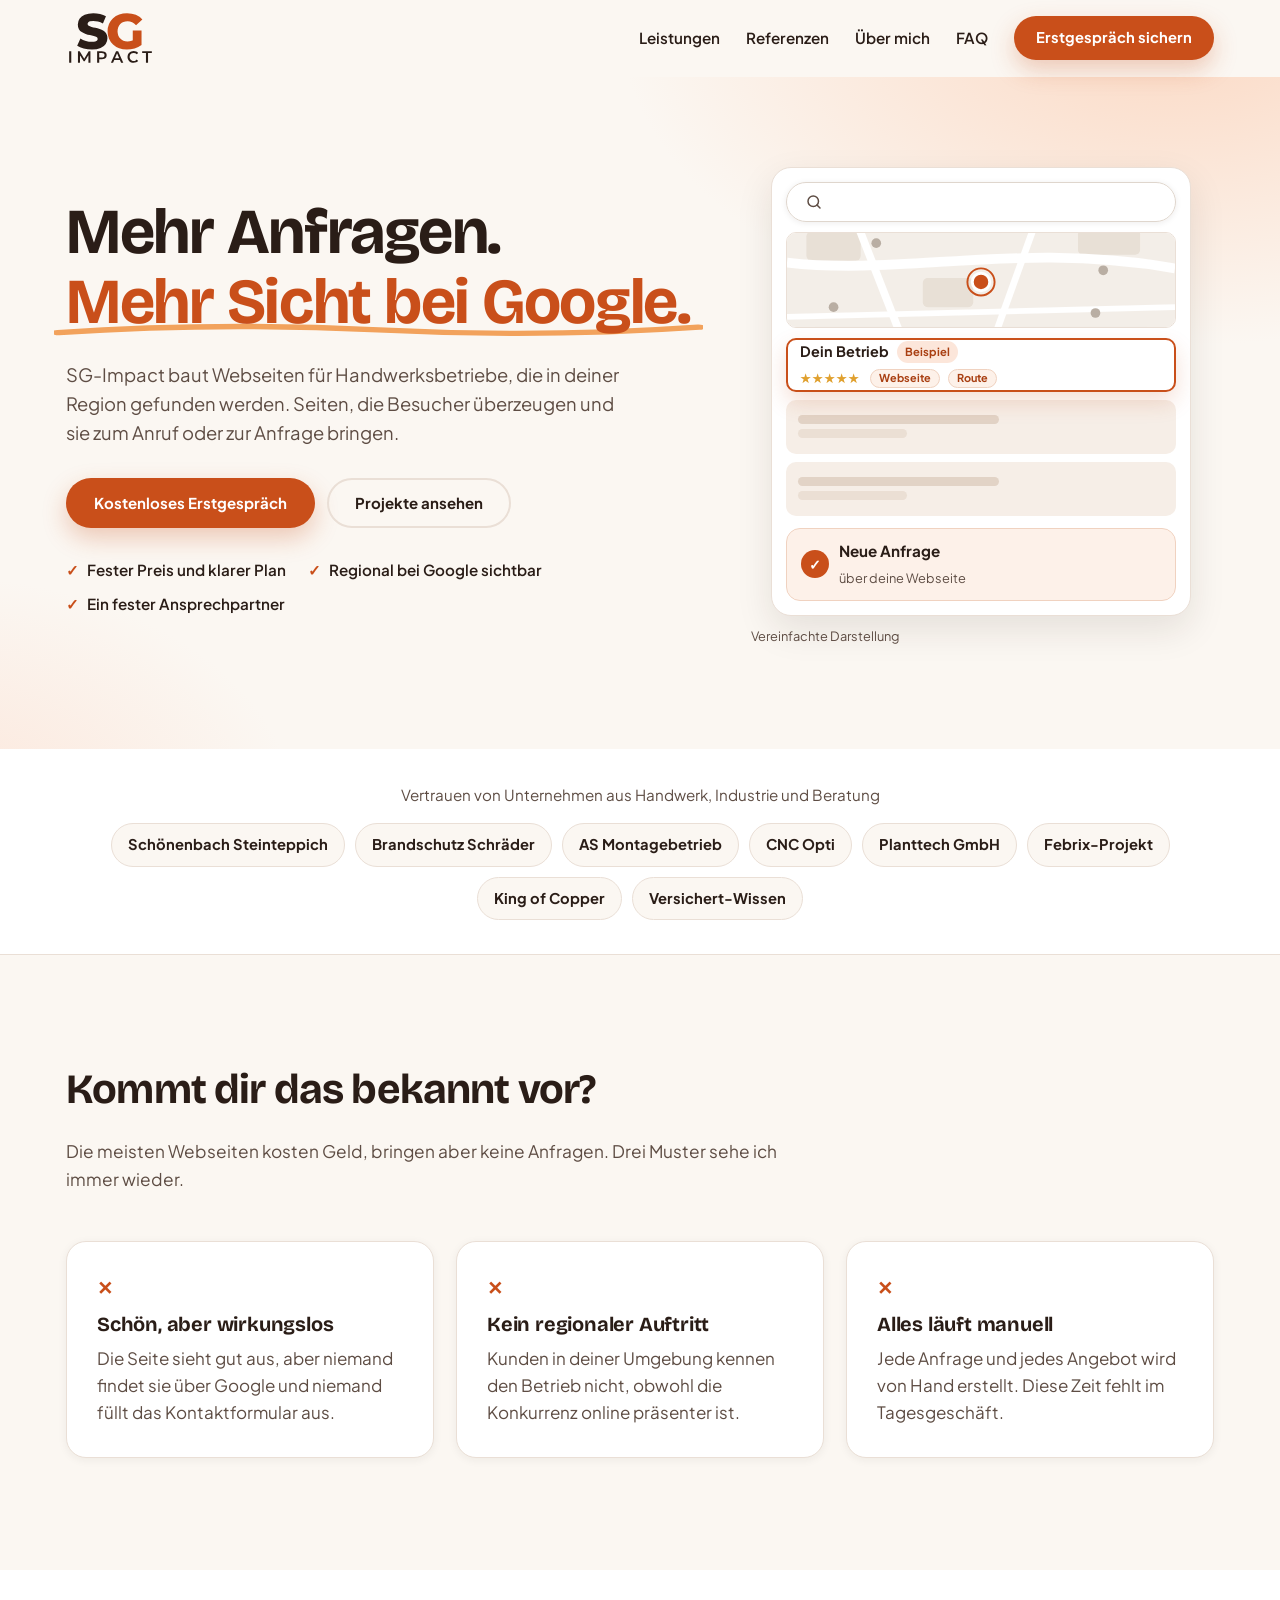
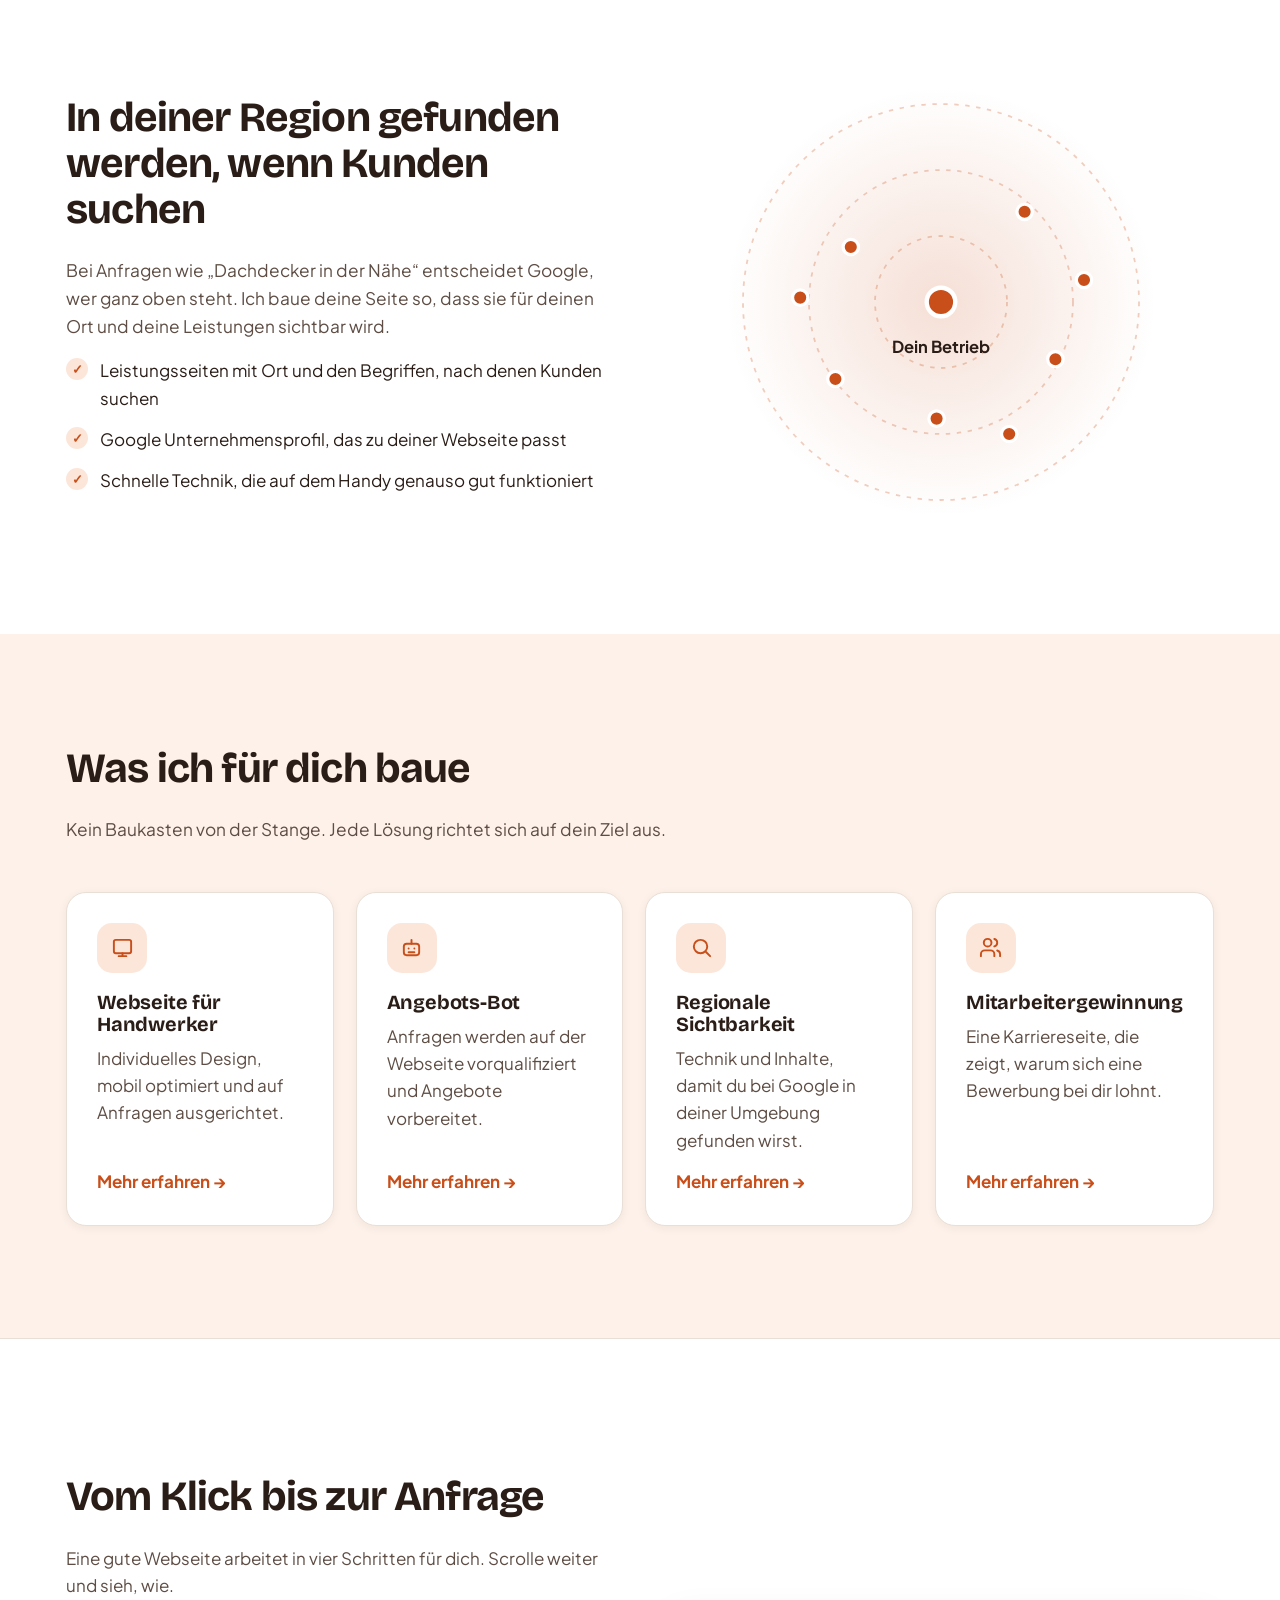
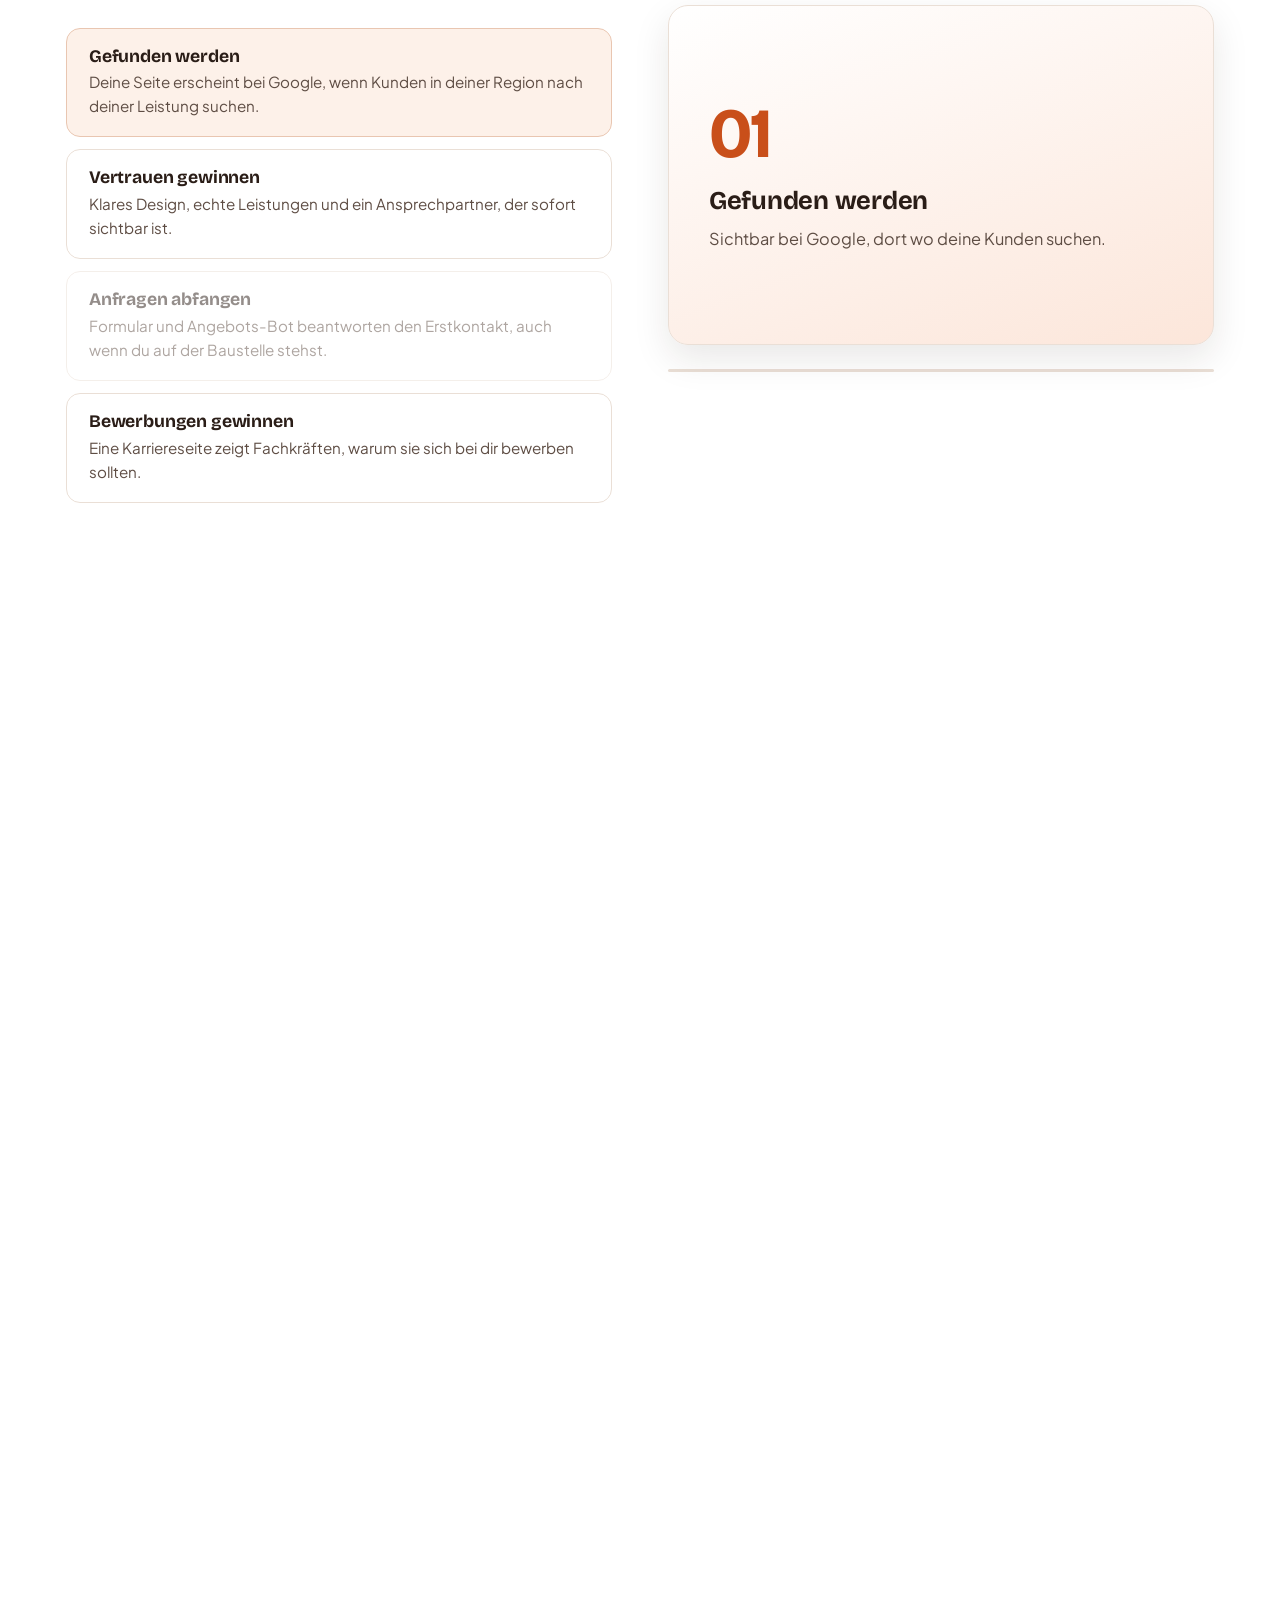
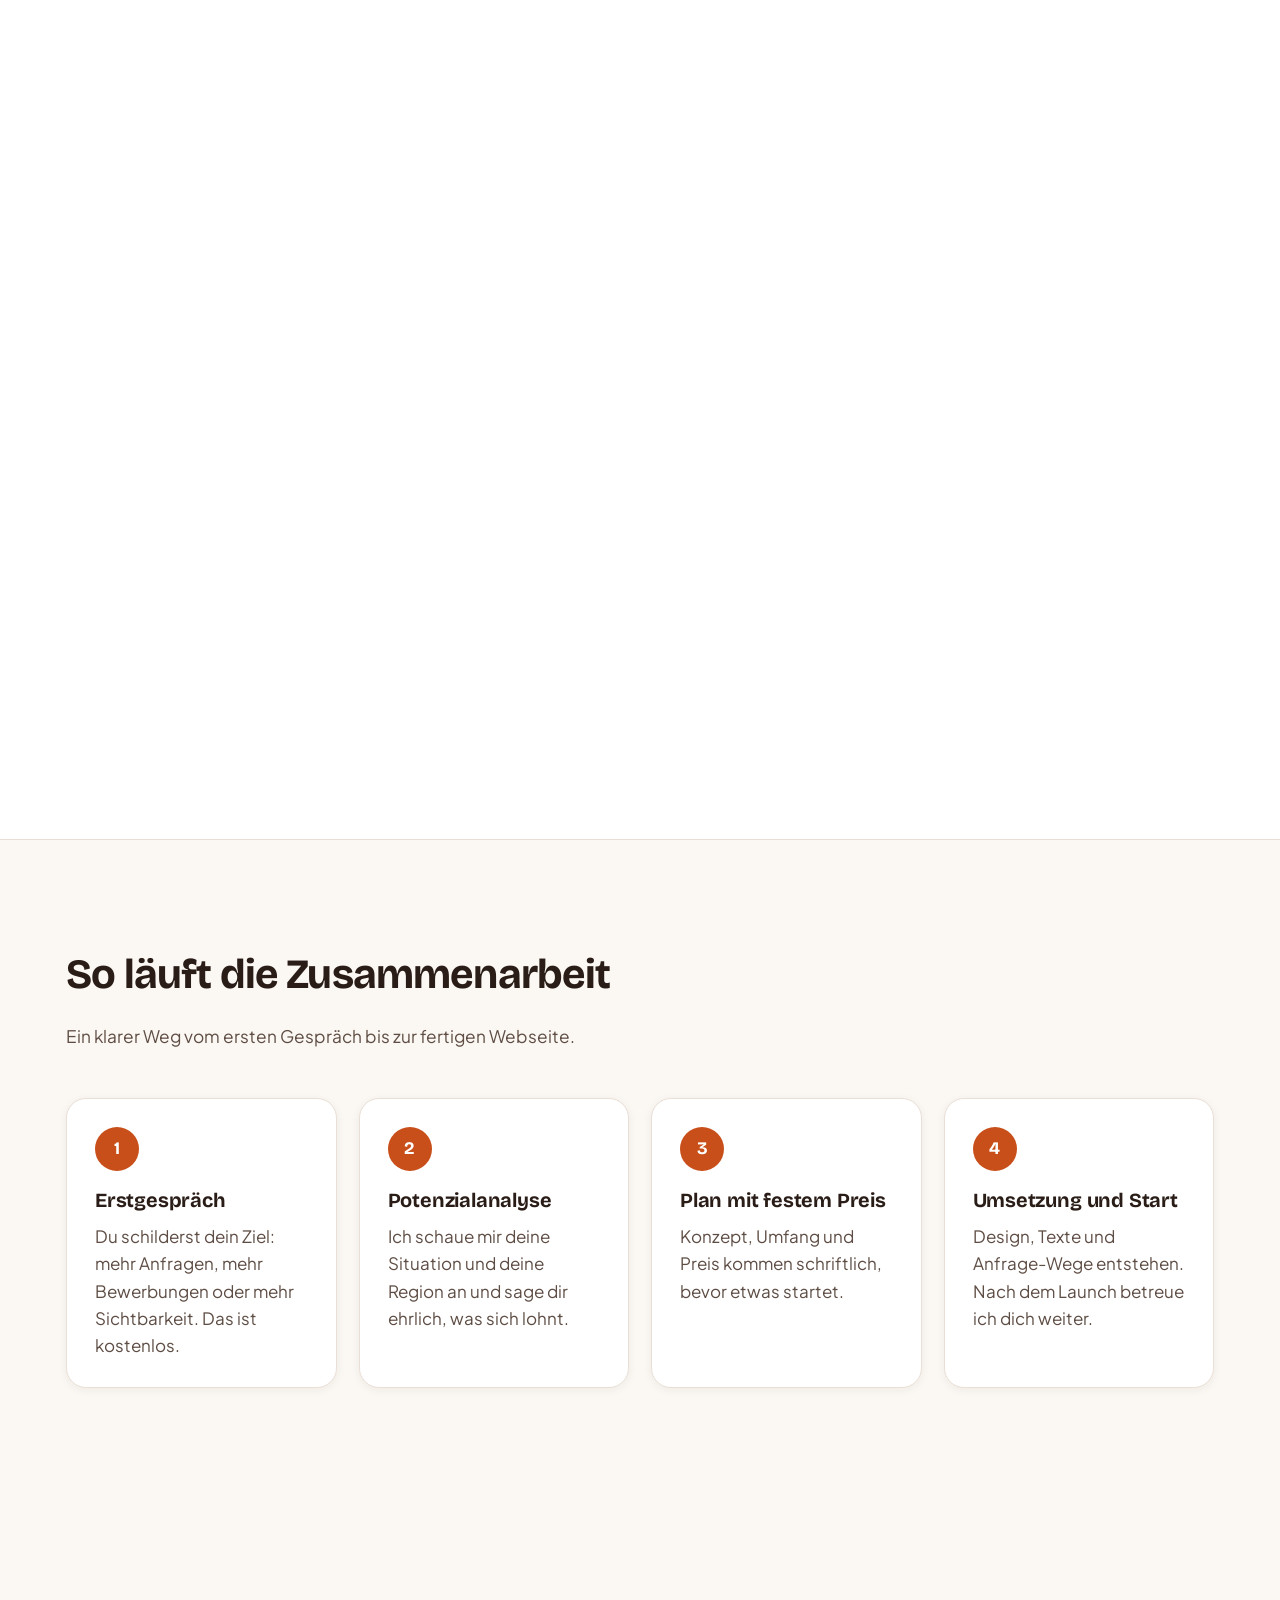
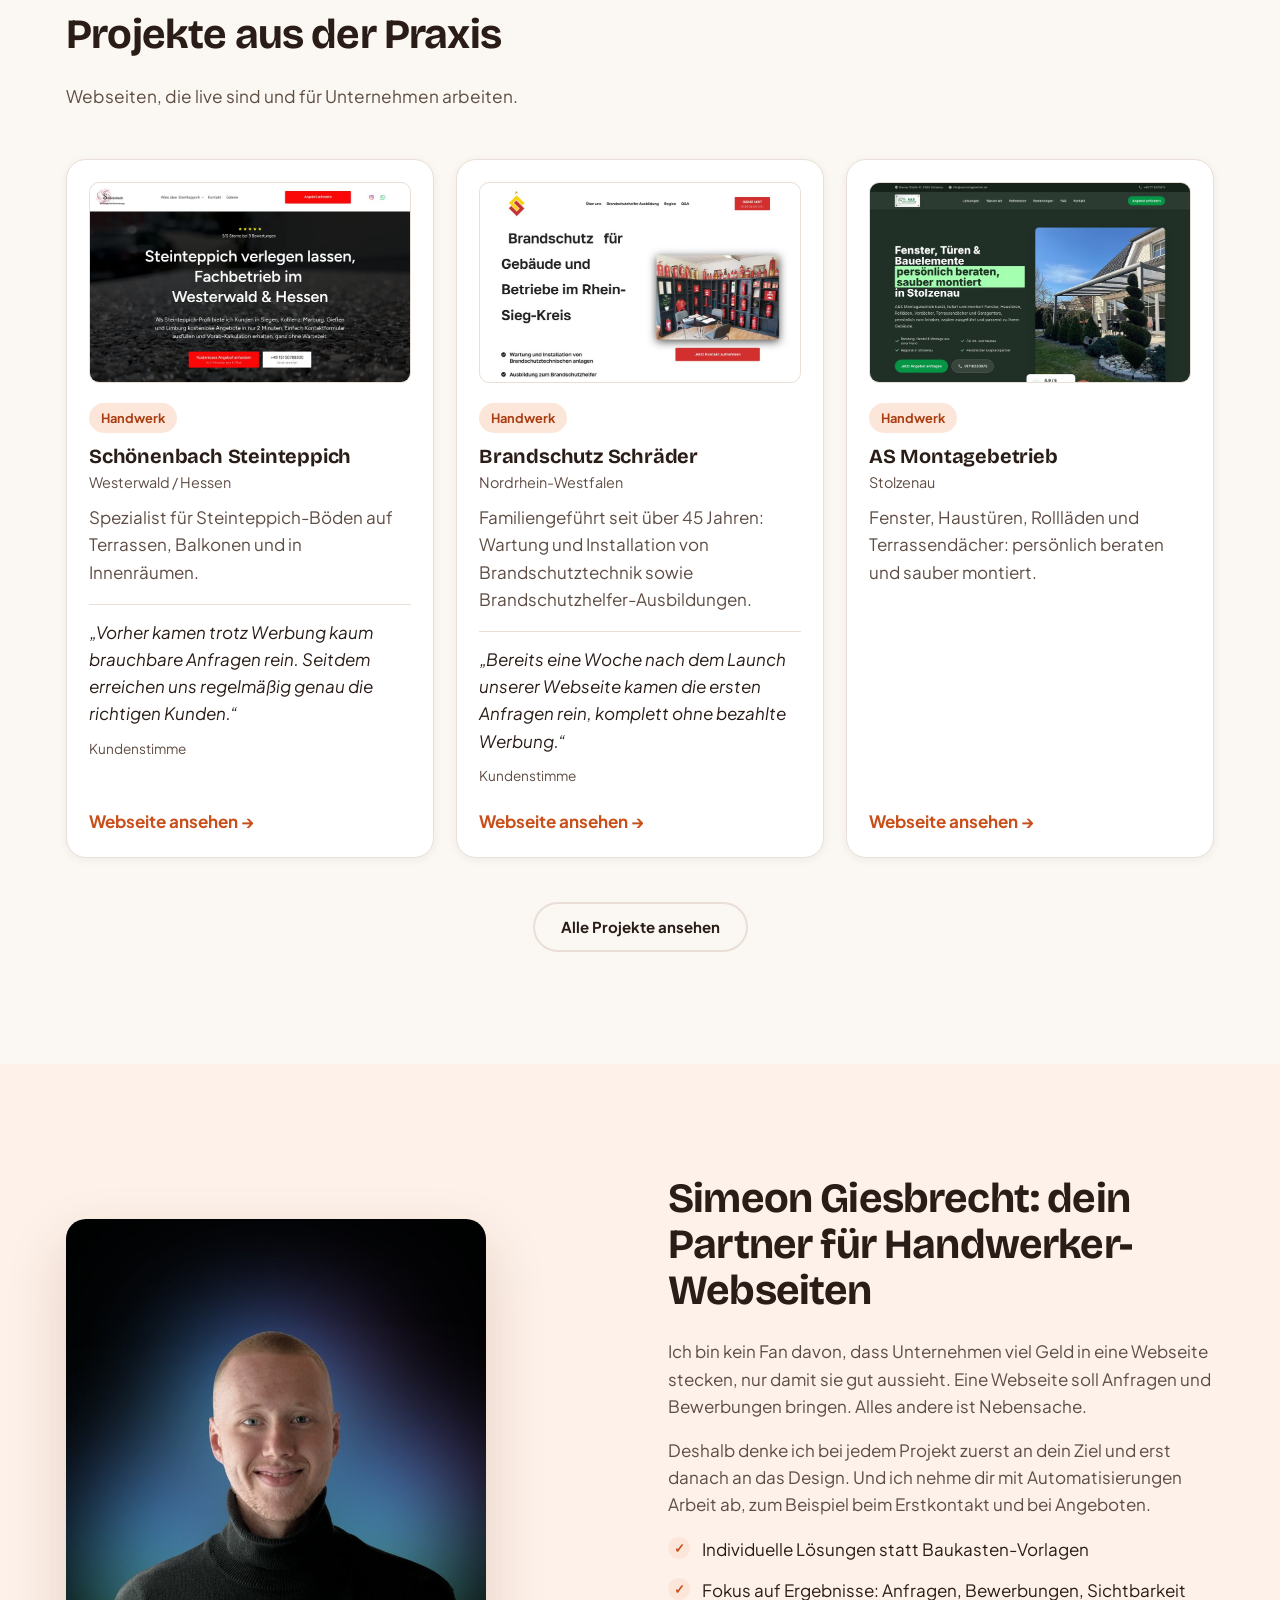
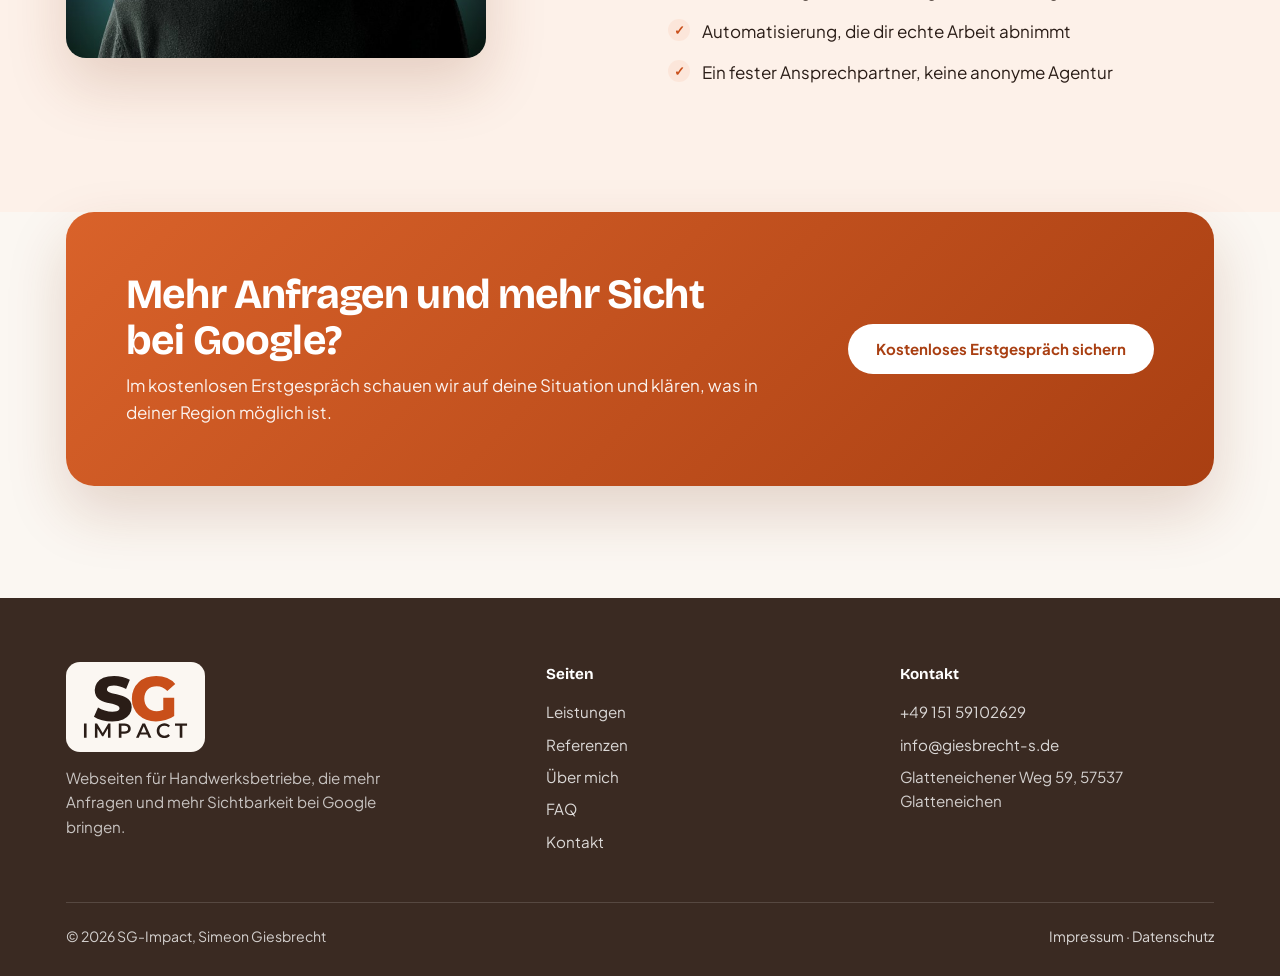
==== commit 4375ab6e: "Kontaktformular: Versand per Web3Forms statt mailto, neue Anschrift Co-Authored-By: Claude Haiku 5.5" ====
--- a/index.html
+++ b/index.html
@@ -19,7 +19,7 @@
 <link rel="preconnect" href="https://fonts.gstatic.com" crossorigin>
 <link href="https://fonts.googleapis.com/css2?family=Bricolage+Grotesque:opsz,wght@12..96,600..800&family=Plus+Jakarta+Sans:wght@400;500;600;700&display=swap" rel="stylesheet">
 <link rel="stylesheet" href="assets/style.css">
-<script type="application/ld+json">{"@context": "https://schema.org", "@type": "ProfessionalService", "@id": "https://www.sg-impact.de/#business", "name": "SG-Impact", "url": "https://www.sg-impact.de/", "telephone": "+49 151 59102629", "email": "info@giesbrecht-s.de", "founder": {"@type": "Person", "name": "Simeon Giesbrecht"}, "address": {"@type": "PostalAddress", "streetAddress": "Beethovenstr. 4", "postalCode": "57577", "addressLocality": "Hamm/Sieg", "addressCountry": "DE"}, "areaServed": {"@type": "Country", "name": "Deutschland"}, "description": "Webseiten für Handwerksbetriebe, die mehr Anfragen und mehr Sichtbarkeit bei Google bringen."}</script><script type="application/ld+json">{"@context": "https://schema.org", "@type": "WebSite", "name": "SG-Impact", "url": "https://www.sg-impact.de/", "inLanguage": "de"}</script>
+<script type="application/ld+json">{"@context": "https://schema.org", "@type": "ProfessionalService", "@id": "https://www.sg-impact.de/#business", "name": "SG-Impact", "url": "https://www.sg-impact.de/", "telephone": "+49 151 59102629", "email": "info@giesbrecht-s.de", "founder": {"@type": "Person", "name": "Simeon Giesbrecht"}, "address": {"@type": "PostalAddress", "streetAddress": "Glatteneichener Weg 59", "postalCode": "57537", "addressLocality": "Glatteneichen", "addressCountry": "DE"}, "areaServed": {"@type": "Country", "name": "Deutschland"}, "description": "Webseiten für Handwerksbetriebe, die mehr Anfragen und mehr Sichtbarkeit bei Google bringen."}</script><script type="application/ld+json">{"@context": "https://schema.org", "@type": "WebSite", "name": "SG-Impact", "url": "https://www.sg-impact.de/", "inLanguage": "de"}</script>
 </head>
 <body>
 <a class="skip" href="#main">Zum Inhalt springen</a>
@@ -27,7 +27,7 @@
 <main id="main">
 <section class="hero"><div class="container hero-grid"><div class="hero-copy"><h1>Mehr Anfragen. <span class="hl">Mehr Sicht bei Google.</span></h1><p class="lead">SG-Impact baut Webseiten für Handwerksbetriebe, die in deiner Region gefunden werden. Seiten, die Besucher überzeugen und sie zum Anruf oder zur Anfrage bringen.</p><div class="hero-actions"><a href="kontakt.html" class="btn btn-primary">Kostenloses Erstgespräch</a><a href="referenzen.html" class="btn btn-ghost">Projekte ansehen</a></div><ul class="trust"><li>Fester Preis und klarer Plan</li><li>Regional bei Google sichtbar</li><li>Ein fester Ansprechpartner</li></ul></div><div class="hero-visual"><div class="gs" role="img" aria-label="Animation: Eine Suche nach Dachdecker in der Nähe. Dein Betrieb rückt auf Platz 1 und bekommt eine neue Anfrage"><div class="gs-search"><svg class="gs-lupe" viewBox="0 0 24 24" aria-hidden="true"><circle cx="11" cy="11" r="7"/><path d="M20 20l-4-4"/></svg><span class="gs-q">Dachdecker in der Nähe</span></div><div class="gs-map" aria-hidden="true"><svg viewBox="0 0 400 128" preserveAspectRatio="xMidYMid slice"><rect width="400" height="128" fill="#F3EEE8"/><rect x="140" y="62" width="52" height="30" rx="5" fill="#E8E0D6"/><rect x="300" y="12" width="64" height="26" rx="5" fill="#E8E0D6"/><rect x="20" y="14" width="56" height="30" rx="5" fill="#E8E0D6"/><path d="M0 46 C120 60 240 24 400 52" stroke="#fff" stroke-width="10" fill="none"/><path d="M70 0 L120 128" stroke="#fff" stroke-width="8" fill="none"/><path d="M258 0 L212 128" stroke="#fff" stroke-width="7" fill="none"/><path d="M0 102 L400 92" stroke="#fff" stroke-width="6" fill="none"/><circle class="gs-pin" cx="48" cy="92" r="5"/><circle class="gs-pin" cx="318" cy="98" r="5"/><circle class="gs-pin" cx="326" cy="54" r="5"/><circle class="gs-pin" cx="92" cy="26" r="5"/><g class="gs-me"><circle class="gs-ring" cx="200" cy="66" r="14"/><circle cx="200" cy="66" r="9" fill="#C94F1A" stroke="#fff" stroke-width="3"/></g></svg></div><ol class="gs-list" aria-hidden="true"><li class="gs-item s"><i class="gs-bar w1"></i><i class="gs-bar w2"></i></li><li class="gs-item me"><div class="gs-name">Dein Betrieb <span class="gs-badge">Beispiel</span></div><div class="gs-row"><span class="gs-stars">★★★★★</span><span class="gs-btns"><span>Webseite</span><span>Route</span></span></div></li><li class="gs-item"><i class="gs-bar w1"></i><i class="gs-bar w2"></i></li></ol><div class="gs-note" aria-hidden="true"><span class="gs-ico">✓</span><div><b>Neue Anfrage</b><small>über deine Webseite</small></div></div></div><p class="gs-caption">Vereinfachte Darstellung</p></div></section><div class="trust-strip"><div class="container"><p>Vertrauen von Unternehmen aus Handwerk, Industrie und Beratung</p><div class="chips"><a class="chip" href="https://www.schoenenbach-steinteppich.de/" target="_blank" rel="noopener">Schönenbach Steinteppich</a><a class="chip" href="https://brandschutzschraeder.de/" target="_blank" rel="noopener">Brandschutz Schräder</a><a class="chip" href="https://www.asmontagebetrieb.de/" target="_blank" rel="noopener">AS Montagebetrieb</a><a class="chip" href="https://www.cncopti.de/" target="_blank" rel="noopener">CNC Opti</a><a class="chip" href="https://planttech.ch/" target="_blank" rel="noopener">Planttech GmbH</a><a class="chip" href="https://febrix-projekt.de/" target="_blank" rel="noopener">Febrix-Projekt</a><a class="chip" href="https://kingofcopper.de/" target="_blank" rel="noopener">King of Copper</a><a class="chip" href="https://versichert-wissen.de/" target="_blank" rel="noopener">Versichert-Wissen</a></div></div></div><section class=""><div class="container"><div class="section-head reveal"><h2>Kommt dir das bekannt vor?</h2><p>Die meisten Webseiten kosten Geld, bringen aber keine Anfragen. Drei Muster sehe ich immer wieder.</p></div><div class="grid-3"><div class="card reveal" style="--d:0.00s"><div class="cross" aria-hidden="true">✕</div><h3>Schön, aber wirkungslos</h3><p>Die Seite sieht gut aus, aber niemand findet sie über Google und niemand füllt das Kontaktformular aus.</p></div><div class="card reveal" style="--d:0.08s"><div class="cross" aria-hidden="true">✕</div><h3>Kein regionaler Auftritt</h3><p>Kunden in deiner Umgebung kennen den Betrieb nicht, obwohl die Konkurrenz online präsenter ist.</p></div><div class="card reveal" style="--d:0.16s"><div class="cross" aria-hidden="true">✕</div><h3>Alles läuft manuell</h3><p>Jede Anfrage und jedes Angebot wird von Hand erstellt. Diese Zeit fehlt im Tagesgeschäft.</p></div></div></div></section><section class="radar-sec"><div class="container"><div class="two"><div class="reveal"><h2>In deiner Region gefunden werden, wenn Kunden suchen</h2><p class="lead-s">Bei Anfragen wie „Dachdecker in der Nähe“ entscheidet Google, wer ganz oben steht. Ich baue deine Seite so, dass sie für deinen Ort und deine Leistungen sichtbar wird.</p><ul class="checks"><li>Leistungsseiten mit Ort und den Begriffen, nach denen Kunden suchen</li><li>Google Unternehmensprofil, das zu deiner Webseite passt</li><li>Schnelle Technik, die auf dem Handy genauso gut funktioniert</li></ul></div><div class="radar-wrap reveal" style="--d:.15s"><svg class="radar" viewBox="0 0 400 400" role="img" aria-label="Grafik: Ein Betrieb ist im Umkreis seiner Region bei Google gut zu finden"><defs><radialGradient id="rg" cx="50%" cy="50%" r="50%"><stop offset="0" stop-color="#C94F1A" stop-opacity=".18"/><stop offset="1" stop-color="#C94F1A" stop-opacity="0"/></radialGradient></defs><circle cx="200" cy="200" r="195" fill="url(#rg)"/><circle class="ring" cx="200" cy="200" r="60"/><circle class="ring" cx="200" cy="200" r="120"/><circle class="ring" cx="200" cy="200" r="180"/><circle class="ping" cx="200" cy="200" r="12"/><circle class="ping ping-2" cx="200" cy="200" r="12"/><circle class="pin" cx="118" cy="150" r="7" style="--d:0.3s"/><circle class="pin" cx="276" cy="118" r="7" style="--d:0.5s"/><circle class="pin" cx="304" cy="252" r="7" style="--d:0.7s"/><circle class="pin" cx="196" cy="306" r="7" style="--d:0.9s"/><circle class="pin" cx="104" cy="270" r="7" style="--d:1.1s"/><circle class="pin" cx="262" cy="320" r="7" style="--d:1.3s"/><circle class="pin" cx="330" cy="180" r="7" style="--d:0.6s"/><circle class="pin" cx="72" cy="196" r="7" style="--d:0.8s"/><circle cx="200" cy="200" r="13" fill="#C94F1A" stroke="#fff" stroke-width="4"/><text x="200" y="246" text-anchor="middle" class="lbl">Dein Betrieb</text></svg></div></div></div></section><section class="tint"><div class="container"><div class="section-head reveal"><h2>Was ich für dich baue</h2><p>Kein Baukasten von der Stange. Jede Lösung richtet sich auf dein Ziel aus.</p></div><div class="grid-4"><a class="card reveal" href="webseite-handwerker.html" style="--d:0.00s"><div class="icon" aria-hidden="true"><svg viewBox="0 0 24 24" fill="none" stroke="currentColor" stroke-width="2" stroke-linecap="round" stroke-linejoin="round"><rect x="3" y="4" width="18" height="14" rx="2"/><path d="M8 21h8M12 18v3"/></svg></div><h3>Webseite für Handwerker</h3><p>Individuelles Design, mobil optimiert und auf Anfragen ausgerichtet.</p><span class="more">Mehr erfahren →</span></a><a class="card reveal" href="automatisierung-angebots-bot.html" style="--d:0.08s"><div class="icon" aria-hidden="true"><svg viewBox="0 0 24 24" fill="none" stroke="currentColor" stroke-width="2" stroke-linecap="round" stroke-linejoin="round"><rect x="4" y="8" width="16" height="12" rx="3"/><path d="M12 4v4M9 13h.01M15 13h.01M9 17h6"/></svg></div><h3>Angebots-Bot</h3><p>Anfragen werden auf der Webseite vorqualifiziert und Angebote vorbereitet.</p><span class="more">Mehr erfahren →</span></a><a class="card reveal" href="regionale-sichtbarkeit-seo.html" style="--d:0.16s"><div class="icon" aria-hidden="true"><svg viewBox="0 0 24 24" fill="none" stroke="currentColor" stroke-width="2" stroke-linecap="round" stroke-linejoin="round"><circle cx="11" cy="11" r="7"/><path d="M21 21l-4.3-4.3"/></svg></div><h3>Regionale Sichtbarkeit</h3><p>Technik und Inhalte, damit du bei Google in deiner Umgebung gefunden wirst.</p><span class="more">Mehr erfahren →</span></a><a class="card reveal" href="karriereseite-mitarbeitergewinnung.html" style="--d:0.24s"><div class="icon" aria-hidden="true"><svg viewBox="0 0 24 24" fill="none" stroke="currentColor" stroke-width="2" stroke-linecap="round" stroke-linejoin="round"><path d="M16 21v-2a4 4 0 0 0-4-4H6a4 4 0 0 0-4 4v2"/><circle cx="9" cy="7" r="4"/><path d="M22 21v-2a4 4 0 0 0-3-3.87M16 3.13a4 4 0 0 1 0 7.75"/></svg></div><h3>Mitarbeitergewinnung</h3><p>Eine Karriereseite, die zeigt, warum sich eine Bewerbung bei dir lohnt.</p><span class="more">Mehr erfahren →</span></a></div></div></section><section class="showcase" aria-label="Vom Klick bis zur Anfrage"><div class="showcase-wrap"><div class="showcase-sticky"><div class="container sc-grid"><div><h2>Vom Klick bis zur Anfrage</h2><p>Eine gute Webseite arbeitet in vier Schritten für dich. Scrolle weiter und sieh, wie.</p><div class="sc-steps"><div class="sc-step active"><h3>Gefunden werden</h3><p>Deine Seite erscheint bei Google, wenn Kunden in deiner Region nach deiner Leistung suchen.</p></div><div class="sc-step"><h3>Vertrauen gewinnen</h3><p>Klares Design, echte Leistungen und ein Ansprechpartner, der sofort sichtbar ist.</p></div><div class="sc-step"><h3>Anfragen abfangen</h3><p>Formular und Angebots-Bot beantworten den Erstkontakt, auch wenn du auf der Baustelle stehst.</p></div><div class="sc-step"><h3>Bewerbungen gewinnen</h3><p>Eine Karriereseite zeigt Fachkräften, warum sie sich bei dir bewerben sollten.</p></div></div></div><div><div class="sc-panel"><div class="slide active"><div class="big">01</div><h3>Gefunden werden</h3><p>Sichtbar bei Google, dort wo deine Kunden suchen.</p></div><div class="slide"><div class="big">02</div><h3>Vertrauen gewinnen</h3><p>Ein Auftritt, der Sorgfalt zeigt, auf dem Handy wie am PC.</p></div><div class="slide"><div class="big">03</div><h3>Anfragen abfangen</h3><p>Der Erstkontakt läuft strukturiert, auch außerhalb der Bürozeiten.</p></div><div class="slide"><div class="big">04</div><h3>Bewerbungen gewinnen</h3><p>Passende Bewerber finden die Stellen und melden sich.</p></div></div><div class="sc-progress"><span></span></div></div></div></div></div></section><section class=""><div class="container"><div class="section-head reveal"><h2>So läuft die Zusammenarbeit</h2><p>Ein klarer Weg vom ersten Gespräch bis zur fertigen Webseite.</p></div><div class="steps"><div class="step reveal" style="--d:0.00s"><div class="num">1</div><h3>Erstgespräch</h3><p>Du schilderst dein Ziel: mehr Anfragen, mehr Bewerbungen oder mehr Sichtbarkeit. Das ist kostenlos.</p></div><div class="step reveal" style="--d:0.08s"><div class="num">2</div><h3>Potenzialanalyse</h3><p>Ich schaue mir deine Situation und deine Region an und sage dir ehrlich, was sich lohnt.</p></div><div class="step reveal" style="--d:0.16s"><div class="num">3</div><h3>Plan mit festem Preis</h3><p>Konzept, Umfang und Preis kommen schriftlich, bevor etwas startet.</p></div><div class="step reveal" style="--d:0.24s"><div class="num">4</div><h3>Umsetzung und Start</h3><p>Design, Texte und Anfrage-Wege entstehen. Nach dem Launch betreue ich dich weiter.</p></div></div></div></section><section class=""><div class="container"><div class="section-head reveal"><h2>Projekte aus der Praxis</h2><p>Webseiten, die live sind und für Unternehmen arbeiten.</p></div><div class="grid-3"><article class="card ref reveal" style="--d:0.00s"><div class="ref-img"><img src="assets/img/ref/schoenenbach.jpg" alt="Startseite von Schönenbach Steinteppich" loading="lazy" width="960" height="600"></div><span class="tag">Handwerk</span><h3>Schönenbach Steinteppich</h3><p class="region">Westerwald / Hessen</p><p class="desc">Spezialist für Steinteppich-Böden auf Terrassen, Balkonen und in Innenräumen.</p><div class="quote"><p>„Vorher kamen trotz Werbung kaum brauchbare Anfragen rein. Seitdem erreichen uns regelmäßig genau die richtigen Kunden.“</p><small>Kundenstimme</small></div><a class="more" href="https://www.schoenenbach-steinteppich.de/" target="_blank" rel="noopener">Webseite ansehen →</a></article><article class="card ref reveal" style="--d:0.06s"><div class="ref-img"><img src="assets/img/ref/brandschutz.jpg" alt="Startseite von Brandschutz Schräder" loading="lazy" width="960" height="600"></div><span class="tag">Handwerk</span><h3>Brandschutz Schräder</h3><p class="region">Nordrhein-Westfalen</p><p class="desc">Familiengeführt seit über 45 Jahren: Wartung und Installation von Brandschutztechnik sowie Brandschutzhelfer-Ausbildungen.</p><div class="quote"><p>„Bereits eine Woche nach dem Launch unserer Webseite kamen die ersten Anfragen rein, komplett ohne bezahlte Werbung.“</p><small>Kundenstimme</small></div><a class="more" href="https://brandschutzschraeder.de/" target="_blank" rel="noopener">Webseite ansehen →</a></article><article class="card ref reveal" style="--d:0.12s"><div class="ref-img"><img src="assets/img/ref/asmontagebetrieb.jpg" alt="Startseite von AS Montagebetrieb" loading="lazy" width="960" height="600"></div><span class="tag">Handwerk</span><h3>AS Montagebetrieb</h3><p class="region">Stolzenau</p><p class="desc">Fenster, Haustüren, Rollläden und Terrassendächer: persönlich beraten und sauber montiert.</p><a class="more" href="https://www.asmontagebetrieb.de/" target="_blank" rel="noopener">Webseite ansehen →</a></article></div><p class="more-link reveal"><a class="btn btn-ghost" href="referenzen.html">Alle Projekte ansehen</a></p></div></section><section class="tint" id="ueber-mich"><div class="container"><div class="two"><div class="reveal"><img class="about-photo" src="assets/img/simeon.jpg" alt="Porträt von Simeon Giesbrecht" width="720" height="752" loading="lazy"></div><div class="reveal" style="--d:.1s"><h2>Simeon Giesbrecht: dein Partner für Handwerker-Webseiten</h2><p>Ich bin kein Fan davon, dass Unternehmen viel Geld in eine Webseite stecken, nur damit sie gut aussieht. Eine Webseite soll Anfragen und Bewerbungen bringen. Alles andere ist Nebensache.</p><p>Deshalb denke ich bei jedem Projekt zuerst an dein Ziel und erst danach an das Design. Und ich nehme dir mit Automatisierungen Arbeit ab, zum Beispiel beim Erstkontakt und bei Angeboten.</p><ul class="checks"><li>Individuelle Lösungen statt Baukasten-Vorlagen</li><li>Fokus auf Ergebnisse: Anfragen, Bewerbungen, Sichtbarkeit</li><li>Automatisierung, die dir echte Arbeit abnimmt</li><li>Ein fester Ansprechpartner, keine anonyme Agentur</li></ul></div></div></div></section><section class="cta-wrap"><div class="container"><div class="cta reveal"><div><h2>Mehr Anfragen und mehr Sicht bei Google?</h2><p>Im kostenlosen Erstgespräch schauen wir auf deine Situation und klären, was in deiner Region möglich ist.</p></div><a href="kontakt.html" class="btn btn-white">Kostenloses Erstgespräch sichern</a></div></div></section>
 </main>
-<footer class="site"><div class="container"><div class="footer-grid"><div><div class="footer-logo"><img src="assets/logo.svg" alt="SG-Impact" width="111" height="70"></div><p>Webseiten für Handwerksbetriebe, die mehr Anfragen und mehr Sichtbarkeit bei Google bringen.</p></div><div><h4>Seiten</h4><ul><li><a href="leistungen.html">Leistungen</a></li><li><a href="referenzen.html">Referenzen</a></li><li><a href="index.html#ueber-mich">Über mich</a></li><li><a href="faq.html">FAQ</a></li><li><a href="kontakt.html">Kontakt</a></li></ul></div><div><h4>Kontakt</h4><ul><li><a href="tel:+4915159102629">+49 151 59102629</a></li><li><a href="mailto:info@giesbrecht-s.de">info@giesbrecht-s.de</a></li><li>Beethovenstr. 4, 57577 Hamm/Sieg</li></ul></div></div><div class="footer-bottom"><span>© 2026 SG-Impact, Simeon Giesbrecht</span><span><a href="impressum.html">Impressum</a> · <a href="datenschutz.html">Datenschutz</a></span></div></div></footer>
+<footer class="site"><div class="container"><div class="footer-grid"><div><div class="footer-logo"><img src="assets/logo.svg" alt="SG-Impact" width="111" height="70"></div><p>Webseiten für Handwerksbetriebe, die mehr Anfragen und mehr Sichtbarkeit bei Google bringen.</p></div><div><h4>Seiten</h4><ul><li><a href="leistungen.html">Leistungen</a></li><li><a href="referenzen.html">Referenzen</a></li><li><a href="index.html#ueber-mich">Über mich</a></li><li><a href="faq.html">FAQ</a></li><li><a href="kontakt.html">Kontakt</a></li></ul></div><div><h4>Kontakt</h4><ul><li><a href="tel:+4915159102629">+49 151 59102629</a></li><li><a href="mailto:info@giesbrecht-s.de">info@giesbrecht-s.de</a></li><li>Glatteneichener Weg 59, 57537 Glatteneichen</li></ul></div></div><div class="footer-bottom"><span>© 2026 SG-Impact, Simeon Giesbrecht</span><span><a href="impressum.html">Impressum</a> · <a href="datenschutz.html">Datenschutz</a></span></div></div></footer>
 <script src="assets/main.js" defer></script>
 </body>
 </html>
--- a/assets/style.css
+++ b/assets/style.css
@@ -255,6 +255,9 @@
 .form textarea{min-height:130px;resize:vertical}
 .form input:focus,.form select:focus,.form textarea:focus{outline:none;border-color:var(--accent);box-shadow:0 0 0 4px rgba(201,79,26,.14)}
 .form-note{font-size:.84rem;color:var(--ink-2);margin:14px 0 0}
+.form-status{font-size:.95rem;font-weight:600;margin:14px 0 0;min-height:1.5em}
+.form-status.ok{color:#2E7D4F}
+.form-status.err{color:var(--accent-hover)}
 .contact-list{display:grid;gap:22px;margin:0}
 .contact-list > div{display:flex;gap:16px;align-items:flex-start}
 .contact-list .icon{margin:0}
